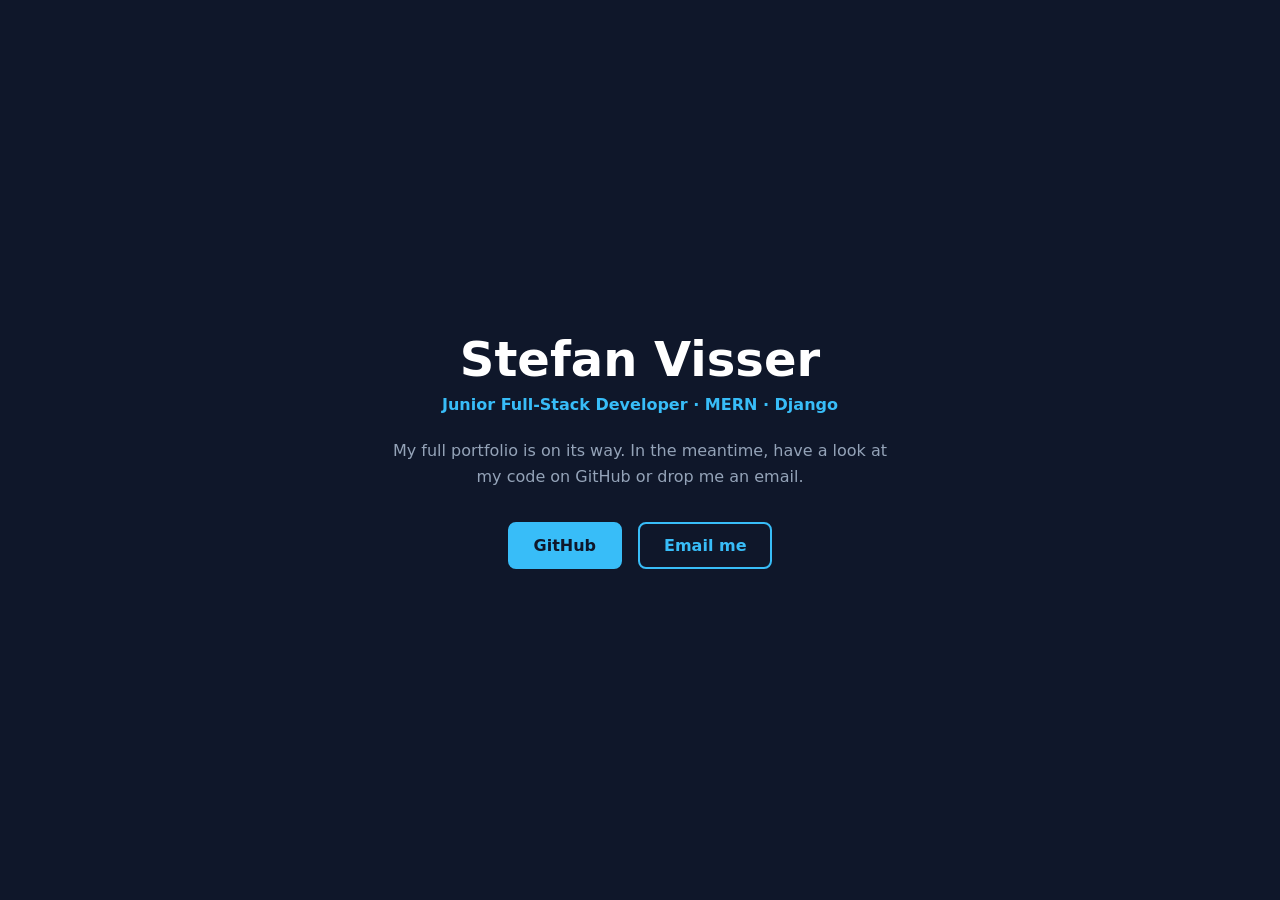
==== index.html @ 09de6e45 "Initial project structure and placeholder homepage" ====
<!DOCTYPE html>
<html lang="en">
<head>
  <meta charset="UTF-8">
  <meta name="viewport" content="width=device-width, initial-scale=1.0">
  <title>Stefan Visser | Junior Full-Stack Developer</title>
  <meta name="description" content="Portfolio of Stefan Visser, junior full-stack developer working with the MERN stack and Django.">

  <!-- Temporary inline styles: this whole file gets replaced when we build the real homepage -->
  <style>
    * {
      margin: 0;
      padding: 0;
      box-sizing: border-box;
    }

    body {
      min-height: 100vh;
      display: flex;
      align-items: center;
      justify-content: center;
      padding: 2rem;
      text-align: center;
      font-family: system-ui, -apple-system, "Segoe UI", Roboto, sans-serif;
      background: #0f172a;
      color: #e2e8f0;
    }

    .card {
      max-width: 32rem;
    }

    h1 {
      font-size: clamp(2rem, 6vw, 3rem);
      margin-bottom: 0.5rem;
      color: #ffffff;
    }

    .role {
      color: #38bdf8;
      font-weight: 600;
      margin-bottom: 1.5rem;
    }

    .intro {
      line-height: 1.6;
      margin-bottom: 2rem;
      color: #94a3b8;
    }

    .links {
      display: flex;
      gap: 1rem;
      justify-content: center;
      flex-wrap: wrap;
    }

    .links a {
      padding: 0.75rem 1.5rem;
      border-radius: 0.5rem;
      font-weight: 600;
      text-decoration: none;
      background: #38bdf8;
      color: #0f172a;
      border: 2px solid #38bdf8;
    }

    .links a.secondary {
      background: transparent;
      color: #38bdf8;
    }

    .links a:hover {
      opacity: 0.85;
    }
  </style>
</head>
<body>
  <main class="card">
    <h1>Stefan Visser</h1>
    <p class="role">Junior Full-Stack Developer · MERN · Django</p>
    <p class="intro">
      My full portfolio is on its way. In the meantime, have a look at my code
      on GitHub or drop me an email.
    </p>
    <div class="links">
      <a href="https://github.com/vstefan699-ai" target="_blank" rel="noopener noreferrer">GitHub</a>
      <a class="secondary" href="mailto:vstefan699@gmail.com">Email me</a>
    </div>
  </main>
</body>
</html>
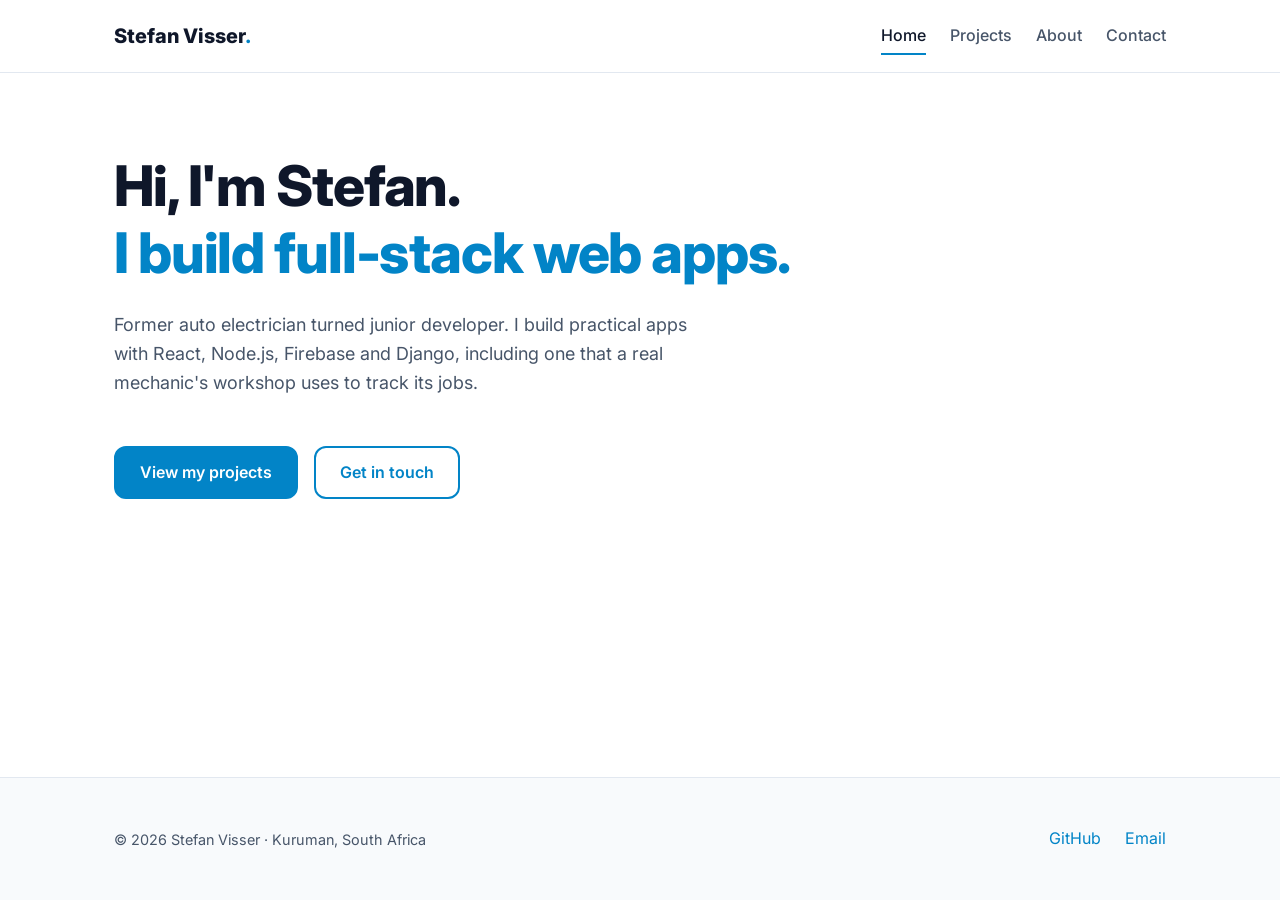
==== commit 98121581: "Add design system, shared layout and page shells" ====
--- a/index.html
+++ b/index.html
@@ -4,89 +4,69 @@
   <meta charset="UTF-8">
   <meta name="viewport" content="width=device-width, initial-scale=1.0">
   <title>Stefan Visser | Junior Full-Stack Developer</title>
-  <meta name="description" content="Portfolio of Stefan Visser, junior full-stack developer working with the MERN stack and Django.">
+  <meta name="description" content="Portfolio of Stefan Visser, junior full-stack developer building practical web apps with React, Node.js, Firebase and Django.">
 
-  <!-- Temporary inline styles: this whole file gets replaced when we build the real homepage -->
-  <style>
-    * {
-      margin: 0;
-      padding: 0;
-      box-sizing: border-box;
-    }
+  <!-- Favicon: a lightning bolt, a nod to the auto electrician days -->
+  <link rel="icon" href="data:image/svg+xml,<svg xmlns='http://www.w3.org/2000/svg' viewBox='0 0 100 100'><text y='.9em' font-size='90'>⚡</text></svg>">
 
-    body {
-      min-height: 100vh;
-      display: flex;
-      align-items: center;
-      justify-content: center;
-      padding: 2rem;
-      text-align: center;
-      font-family: system-ui, -apple-system, "Segoe UI", Roboto, sans-serif;
-      background: #0f172a;
-      color: #e2e8f0;
-    }
+  <!-- Font: Inter -->
+  <link rel="preconnect" href="https://fonts.googleapis.com">
+  <link rel="preconnect" href="https://fonts.gstatic.com" crossorigin>
+  <link href="https://fonts.googleapis.com/css2?family=Inter:wght@400;500;600;700;800&display=swap" rel="stylesheet">
 
-    .card {
-      max-width: 32rem;
-    }
-
-    h1 {
-      font-size: clamp(2rem, 6vw, 3rem);
-      margin-bottom: 0.5rem;
-      color: #ffffff;
-    }
-
-    .role {
-      color: #38bdf8;
-      font-weight: 600;
-      margin-bottom: 1.5rem;
-    }
-
-    .intro {
-      line-height: 1.6;
-      margin-bottom: 2rem;
-      color: #94a3b8;
-    }
-
-    .links {
-      display: flex;
-      gap: 1rem;
-      justify-content: center;
-      flex-wrap: wrap;
-    }
-
-    .links a {
-      padding: 0.75rem 1.5rem;
-      border-radius: 0.5rem;
-      font-weight: 600;
-      text-decoration: none;
-      background: #38bdf8;
-      color: #0f172a;
-      border: 2px solid #38bdf8;
-    }
-
-    .links a.secondary {
-      background: transparent;
-      color: #38bdf8;
-    }
-
-    .links a:hover {
-      opacity: 0.85;
-    }
-  </style>
+  <link rel="stylesheet" href="css/style.css">
+  <script src="js/main.js" defer></script>
 </head>
 <body>
-  <main class="card">
-    <h1>Stefan Visser</h1>
-    <p class="role">Junior Full-Stack Developer · MERN · Django</p>
-    <p class="intro">
-      My full portfolio is on its way. In the meantime, have a look at my code
-      on GitHub or drop me an email.
-    </p>
-    <div class="links">
-      <a href="https://github.com/vstefan699-ai" target="_blank" rel="noopener noreferrer">GitHub</a>
-      <a class="secondary" href="mailto:vstefan699@gmail.com">Email me</a>
+  <a class="skip-link" href="#main">Skip to content</a>
+
+  <!-- ========== HEADER (same on every page) ========== -->
+  <header class="site-header">
+    <nav class="nav container" aria-label="Main navigation">
+      <a class="logo" href="index.html">Stefan Visser<span>.</span></a>
+
+      <button class="nav-toggle" type="button" aria-expanded="false" aria-controls="nav-links" aria-label="Open menu">
+        <span class="nav-toggle-bar"></span>
+        <span class="nav-toggle-bar"></span>
+        <span class="nav-toggle-bar"></span>
+      </button>
+
+      <ul class="nav-links" id="nav-links">
+        <li><a href="index.html" aria-current="page">Home</a></li>
+        <li><a href="projects.html">Projects</a></li>
+        <li><a href="about.html">About</a></li>
+        <li><a href="contact.html">Contact</a></li>
+      </ul>
+    </nav>
+  </header>
+
+  <!-- ========== PAGE CONTENT ========== -->
+  <main id="main">
+    <section class="hero">
+      <div class="container">
+        <h1>Hi, I'm Stefan.<br><span class="text-accent">I build full-stack web apps.</span></h1>
+        <p>
+          Former auto electrician turned junior developer. I build practical apps with
+          React, Node.js, Firebase and Django, including one that a real mechanic's
+          workshop uses to track its jobs.
+        </p>
+        <div class="btn-group">
+          <a class="btn btn-primary" href="projects.html">View my projects</a>
+          <a class="btn btn-outline" href="contact.html">Get in touch</a>
+        </div>
+      </div>
+    </section>
+  </main>
+
+  <!-- ========== FOOTER (same on every page) ========== -->
+  <footer class="site-footer">
+    <div class="container footer-inner">
+      <p>&copy; <span id="year">2026</span> Stefan Visser · Kuruman, South Africa</p>
+      <ul class="footer-links">
+        <li><a href="https://github.com/vstefan699-ai" target="_blank" rel="noopener noreferrer">GitHub</a></li>
+        <li><a href="mailto:vstefan699@gmail.com">Email</a></li>
+      </ul>
     </div>
-  </main>
+  </footer>
 </body>
-</html>
+</html>
--- a/css/style.css
+++ b/css/style.css
@@ -0,0 +1,412 @@
+/* =========================================================
+   Stefan Visser Portfolio: Main Stylesheet
+   ---------------------------------------------------------
+   1.  Design tokens (colours, spacing, fonts)
+   2.  Dark mode
+   3.  Reset & base
+   4.  Layout
+   5.  Typography
+   6.  Buttons
+   7.  Header & navigation
+   8.  Hero & page headers
+   9.  Footer
+   10. Accessibility helpers
+   ========================================================= */
+
+
+/* ---------- 1. DESIGN TOKENS ---------- */
+:root {
+  /* Colours (light mode) */
+  --color-bg: #ffffff;
+  --color-bg-alt: #f8fafc;
+  --color-surface: #ffffff;
+  --color-text: #0f172a;
+  --color-text-muted: #475569;
+  --color-border: #e2e8f0;
+  --color-accent: #0284c7;
+  --color-accent-hover: #0369a1;
+  --color-accent-contrast: #ffffff;
+
+  /* Font */
+  --font-body: "Inter", system-ui, -apple-system, "Segoe UI", Roboto, sans-serif;
+
+  /* Spacing scale */
+  --space-xs: 0.5rem;
+  --space-sm: 1rem;
+  --space-md: 1.5rem;
+  --space-lg: 3rem;
+  --space-xl: 5rem;
+
+  /* Misc */
+  --radius: 0.75rem;
+  --shadow: 0 4px 20px rgba(15, 23, 42, 0.08);
+  --max-width: 1100px;
+  --header-height: 4.5rem;
+  --transition: 0.2s ease;
+}
+
+
+/* ---------- 2. DARK MODE ---------- */
+/* Follows the visitor's device setting automatically */
+@media (prefers-color-scheme: dark) {
+  :root {
+    --color-bg: #0f172a;
+    --color-bg-alt: #1e293b;
+    --color-surface: #1e293b;
+    --color-text: #f1f5f9;
+    --color-text-muted: #94a3b8;
+    --color-border: #334155;
+    --color-accent: #38bdf8;
+    --color-accent-hover: #7dd3fc;
+    --color-accent-contrast: #0f172a;
+    --shadow: 0 4px 20px rgba(0, 0, 0, 0.4);
+  }
+}
+
+
+/* ---------- 3. RESET & BASE ---------- */
+*,
+*::before,
+*::after {
+  box-sizing: border-box;
+  margin: 0;
+  padding: 0;
+}
+
+html {
+  scroll-behavior: smooth;
+}
+
+body {
+  font-family: var(--font-body);
+  font-size: 1rem;
+  line-height: 1.6;
+  color: var(--color-text);
+  background: var(--color-bg);
+  min-height: 100vh;
+  display: flex;
+  flex-direction: column;
+}
+
+/* Pushes the footer to the bottom on short pages */
+main {
+  flex: 1;
+}
+
+img {
+  max-width: 100%;
+  display: block;
+}
+
+a {
+  color: var(--color-accent);
+  text-decoration: none;
+  transition: color var(--transition);
+}
+
+a:hover {
+  color: var(--color-accent-hover);
+}
+
+
+/* ---------- 4. LAYOUT ---------- */
+.container {
+  width: 100%;
+  max-width: var(--max-width);
+  margin-inline: auto;
+  padding-inline: var(--space-md);
+}
+
+.section {
+  padding-block: var(--space-xl);
+}
+
+.section-alt {
+  background: var(--color-bg-alt);
+}
+
+
+/* ---------- 5. TYPOGRAPHY ---------- */
+h1,
+h2,
+h3 {
+  line-height: 1.2;
+  color: var(--color-text);
+}
+
+h1 {
+  font-size: clamp(2.25rem, 5vw, 3.5rem);
+  font-weight: 800;
+  letter-spacing: -0.02em;
+}
+
+h2 {
+  font-size: clamp(1.75rem, 3.5vw, 2.25rem);
+  font-weight: 700;
+  margin-bottom: var(--space-sm);
+}
+
+h3 {
+  font-size: 1.25rem;
+  font-weight: 600;
+}
+
+p {
+  color: var(--color-text-muted);
+}
+
+.text-accent {
+  color: var(--color-accent);
+}
+
+
+/* ---------- 6. BUTTONS ---------- */
+.btn {
+  display: inline-flex;
+  align-items: center;
+  justify-content: center;
+  gap: var(--space-xs);
+  padding: 0.75rem 1.5rem;
+  border: 2px solid var(--color-accent);
+  border-radius: var(--radius);
+  font-family: inherit;
+  font-size: 1rem;
+  font-weight: 600;
+  cursor: pointer;
+  transition: background var(--transition), color var(--transition), transform var(--transition);
+}
+
+.btn:hover {
+  transform: translateY(-2px);
+}
+
+.btn-primary {
+  background: var(--color-accent);
+  color: var(--color-accent-contrast);
+}
+
+.btn-primary:hover {
+  background: var(--color-accent-hover);
+  border-color: var(--color-accent-hover);
+  color: var(--color-accent-contrast);
+}
+
+.btn-outline {
+  background: transparent;
+  color: var(--color-accent);
+}
+
+.btn-outline:hover {
+  background: var(--color-accent);
+  color: var(--color-accent-contrast);
+}
+
+.btn-group {
+  display: flex;
+  flex-wrap: wrap;
+  gap: var(--space-sm);
+  margin-top: var(--space-lg);
+}
+
+
+/* ---------- 7. HEADER & NAVIGATION ---------- */
+.site-header {
+  position: sticky;
+  top: 0;
+  z-index: 100;
+  background: var(--color-bg);
+  border-bottom: 1px solid var(--color-border);
+}
+
+.nav {
+  display: flex;
+  align-items: center;
+  justify-content: space-between;
+  height: var(--header-height);
+}
+
+.logo {
+  font-size: 1.25rem;
+  font-weight: 800;
+  color: var(--color-text);
+}
+
+.logo:hover {
+  color: var(--color-text);
+}
+
+.logo span {
+  color: var(--color-accent);
+}
+
+.nav-links {
+  display: flex;
+  gap: var(--space-md);
+  list-style: none;
+}
+
+.nav-links a {
+  color: var(--color-text-muted);
+  font-weight: 500;
+  padding-block: var(--space-xs);
+  border-bottom: 2px solid transparent;
+}
+
+.nav-links a:hover,
+.nav-links a[aria-current="page"] {
+  color: var(--color-text);
+  border-bottom-color: var(--color-accent);
+}
+
+/* Hamburger button: hidden on desktop */
+.nav-toggle {
+  display: none;
+  background: none;
+  border: none;
+  cursor: pointer;
+  padding: var(--space-xs);
+}
+
+.nav-toggle-bar {
+  display: block;
+  width: 24px;
+  height: 2px;
+  margin: 5px 0;
+  background: var(--color-text);
+  transition: transform var(--transition), opacity var(--transition);
+}
+
+/* Mobile navigation */
+@media (max-width: 768px) {
+  .nav-toggle {
+    display: block;
+  }
+
+  .nav-links {
+    display: none;
+    position: absolute;
+    top: var(--header-height);
+    left: 0;
+    right: 0;
+    flex-direction: column;
+    gap: 0;
+    padding: var(--space-sm) var(--space-md);
+    background: var(--color-bg);
+    border-bottom: 1px solid var(--color-border);
+    box-shadow: var(--shadow);
+  }
+
+  .site-header.nav-open .nav-links {
+    display: flex;
+  }
+
+  .nav-links a {
+    display: block;
+    padding-block: var(--space-sm);
+    border-bottom: none;
+  }
+
+  .nav-links a[aria-current="page"] {
+    color: var(--color-accent);
+  }
+
+  /* Turn the three bars into an X when open */
+  .site-header.nav-open .nav-toggle-bar:nth-child(1) {
+    transform: translateY(7px) rotate(45deg);
+  }
+
+  .site-header.nav-open .nav-toggle-bar:nth-child(2) {
+    opacity: 0;
+  }
+
+  .site-header.nav-open .nav-toggle-bar:nth-child(3) {
+    transform: translateY(-7px) rotate(-45deg);
+  }
+}
+
+
+/* ---------- 8. HERO & PAGE HEADERS ---------- */
+.hero {
+  padding-block: var(--space-xl);
+}
+
+.hero p {
+  max-width: 38rem;
+  margin-top: var(--space-md);
+  font-size: 1.125rem;
+}
+
+.page-header {
+  padding-block: var(--space-xl) var(--space-lg);
+  text-align: center;
+}
+
+.page-header p {
+  max-width: 40rem;
+  margin: var(--space-sm) auto 0;
+  font-size: 1.125rem;
+}
+
+.page-header .btn-group {
+  justify-content: center;
+}
+
+
+/* ---------- 9. FOOTER ---------- */
+.site-footer {
+  padding-block: var(--space-lg);
+  background: var(--color-bg-alt);
+  border-top: 1px solid var(--color-border);
+}
+
+.footer-inner {
+  display: flex;
+  flex-wrap: wrap;
+  align-items: center;
+  justify-content: space-between;
+  gap: var(--space-sm);
+}
+
+.footer-inner p {
+  font-size: 0.9rem;
+}
+
+.footer-links {
+  display: flex;
+  gap: var(--space-md);
+  list-style: none;
+}
+
+
+/* ---------- 10. ACCESSIBILITY HELPERS ---------- */
+/* Hidden "Skip to content" link that appears when keyboard users press Tab */
+.skip-link {
+  position: absolute;
+  top: -100px;
+  left: var(--space-sm);
+  z-index: 200;
+  padding: var(--space-xs) var(--space-sm);
+  background: var(--color-accent);
+  color: var(--color-accent-contrast);
+  border-radius: var(--radius);
+}
+
+.skip-link:focus {
+  top: var(--space-sm);
+}
+
+/* Clear focus ring for keyboard users only */
+:focus-visible {
+  outline: 3px solid var(--color-accent);
+  outline-offset: 3px;
+}
+
+/* Respect visitors who turn off animations in their OS settings */
+@media (prefers-reduced-motion: reduce) {
+  *,
+  *::before,
+  *::after {
+    transition: none !important;
+    scroll-behavior: auto !important;
+  }
+}
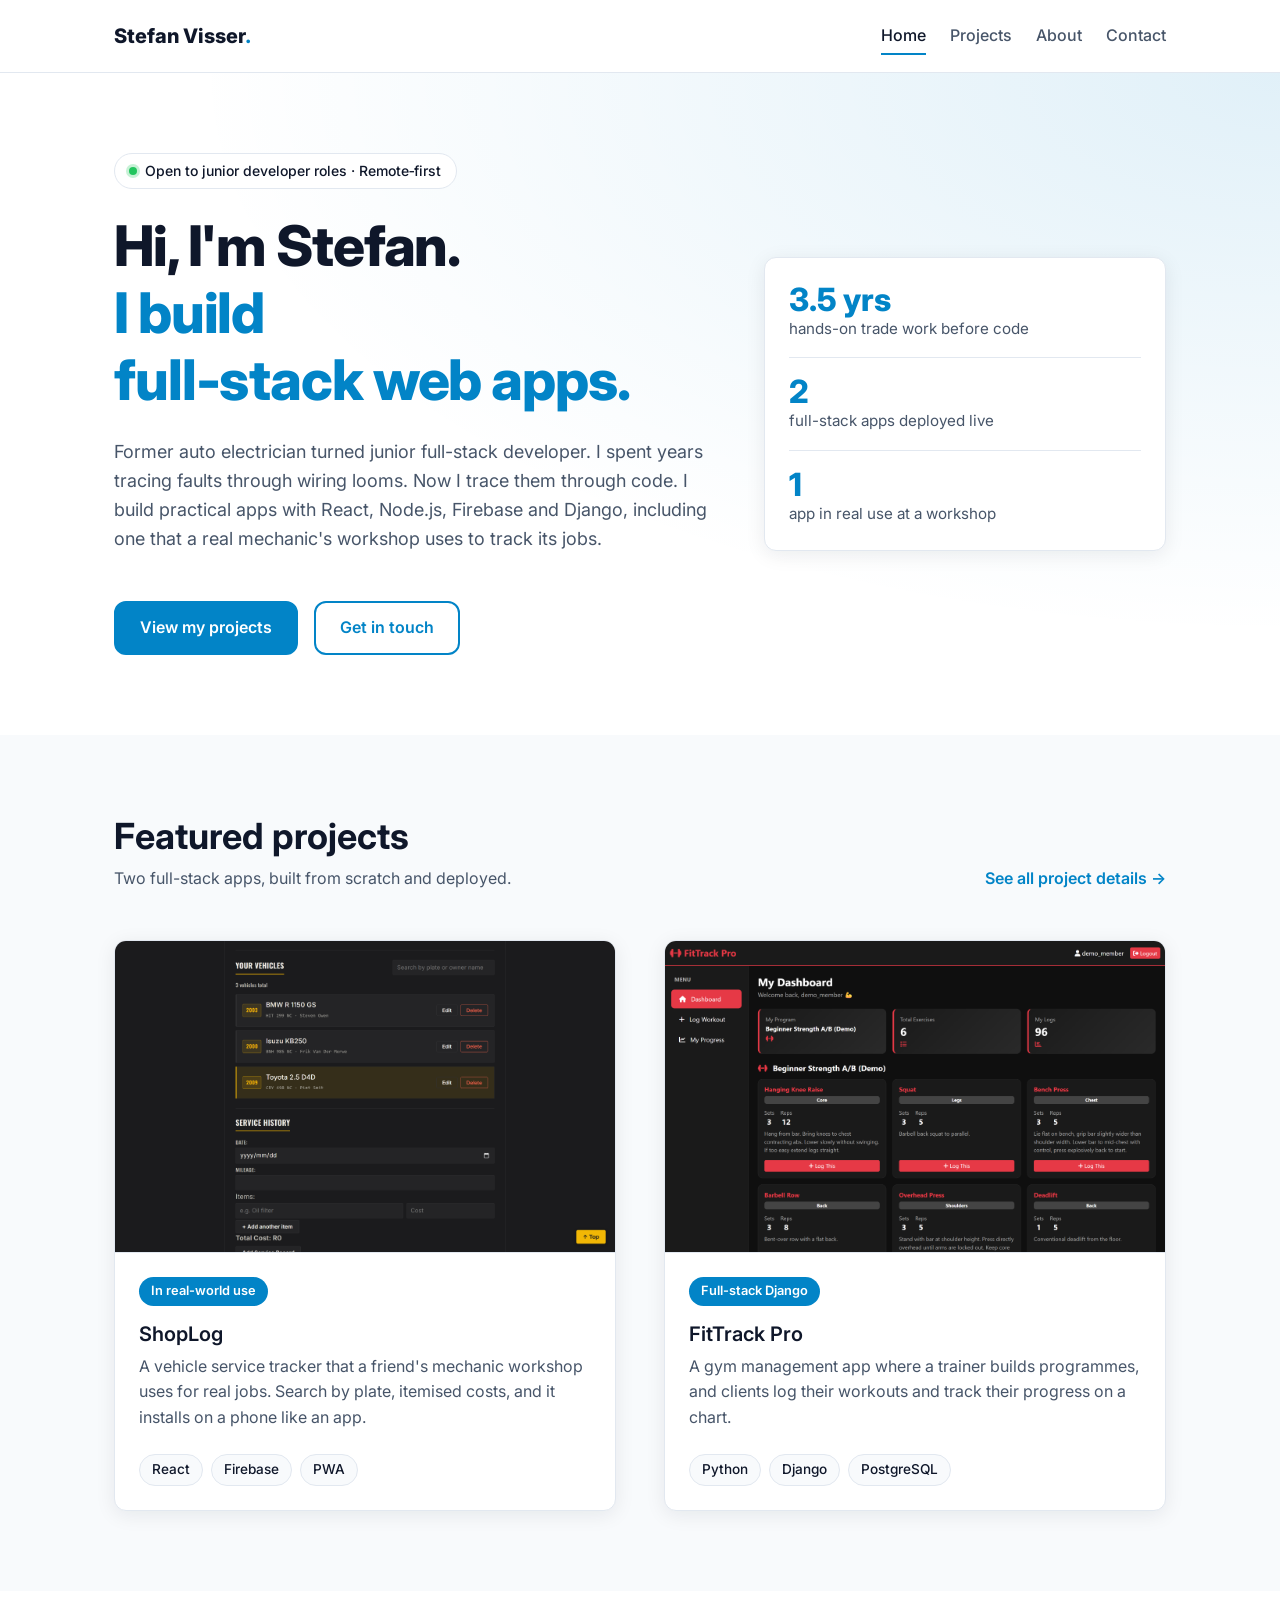
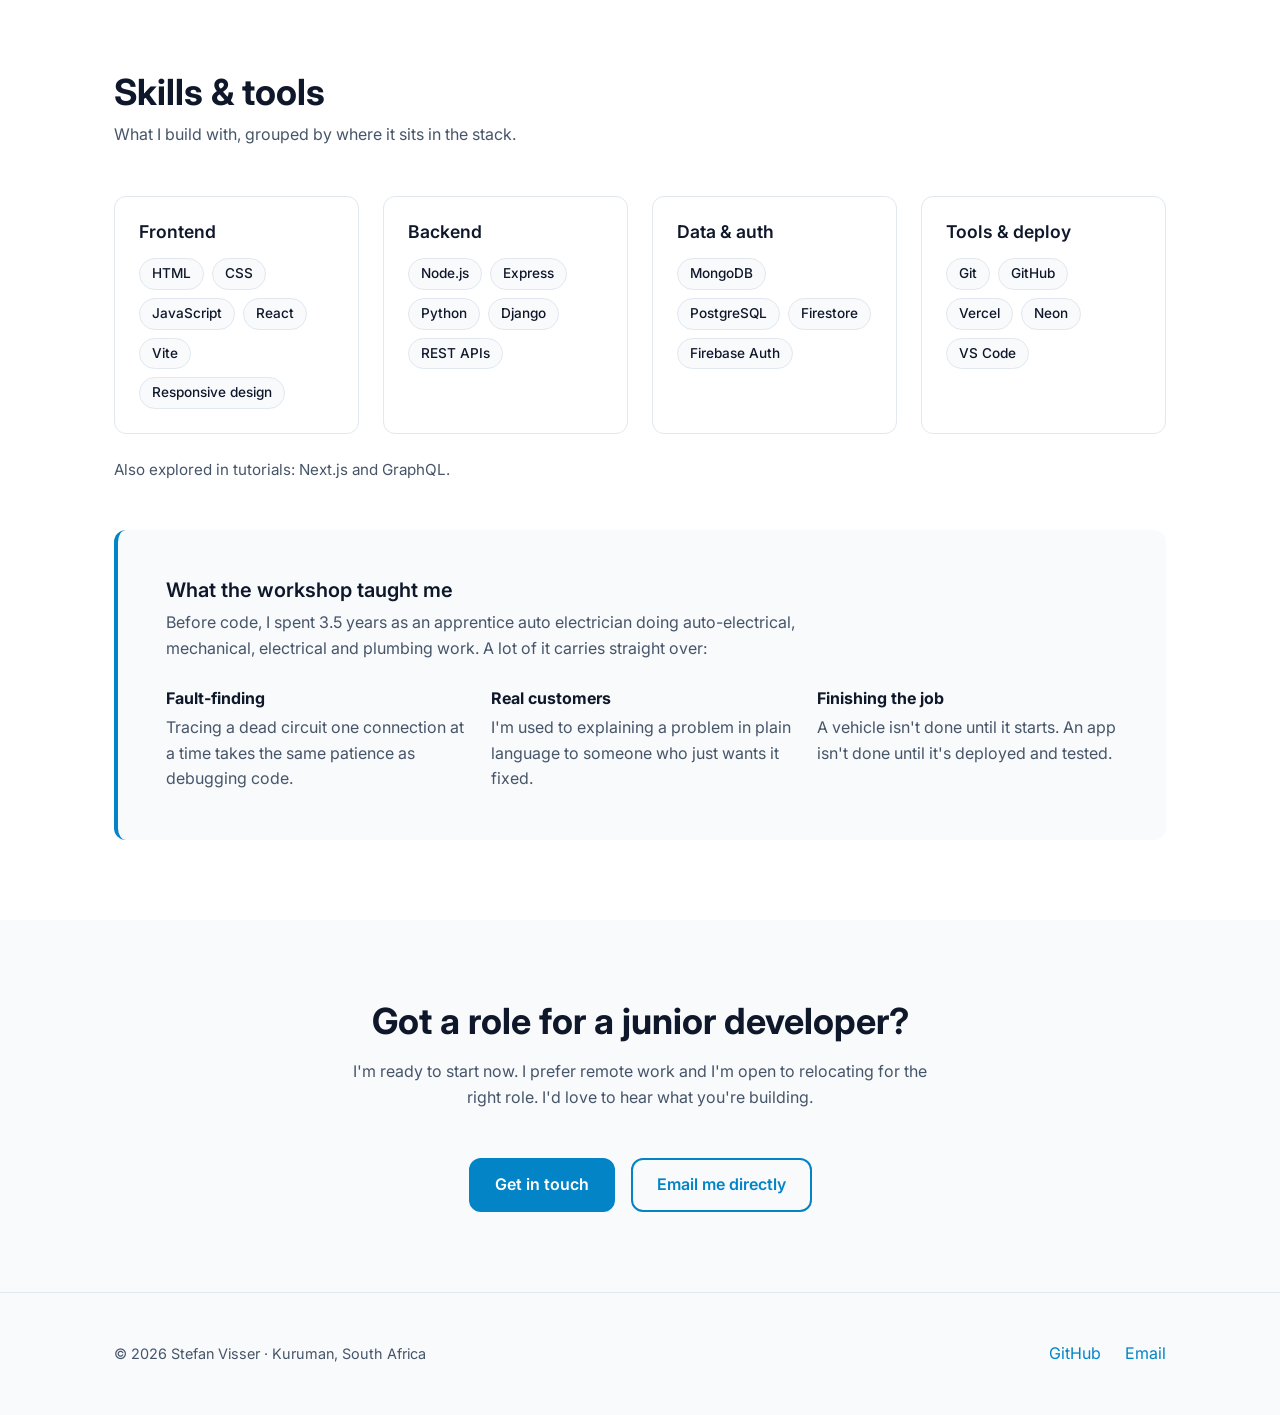
==== commit be646627: "Build Home page: hero, featured previews, skills, CTA" ====
--- a/index.html
+++ b/index.html
@@ -42,20 +42,204 @@
 
   <!-- ========== PAGE CONTENT ========== -->
   <main id="main">
+
+    <!-- ===== 1. Hero ===== -->
     <section class="hero">
+      <div class="container hero-inner">
+        <div class="hero-text">
+          <p class="eyebrow">
+            <span class="status-dot" aria-hidden="true"></span>
+            Open to junior developer roles · Remote&#8209;first
+          </p>
+
+          <h1>Hi, I'm Stefan. <span class="text-accent">I build <span class="nowrap">full-stack</span> web apps.</span></h1>
+
+          <p class="hero-lead">
+            Former auto electrician turned junior full-stack developer. I spent years
+            tracing faults through wiring looms. Now I trace them through code. I build
+            practical apps with React, Node.js, Firebase and Django, including one that a
+            real mechanic's workshop uses to track its jobs.
+          </p>
+
+          <div class="btn-group">
+            <a class="btn btn-primary" href="projects.html">View my projects</a>
+            <a class="btn btn-outline" href="contact.html">Get in touch</a>
+          </div>
+        </div>
+
+        <ul class="hero-stats" aria-label="Quick facts">
+          <li>
+            <strong>3.5 yrs</strong>
+            <span>hands-on trade work before code</span>
+          </li>
+          <li>
+            <strong>2</strong>
+            <span>full-stack apps deployed live</span>
+          </li>
+          <li>
+            <strong>1</strong>
+            <span>app in real use at a workshop</span>
+          </li>
+        </ul>
+      </div>
+    </section>
+
+    <!-- ===== 2. Featured project previews ===== -->
+    <section class="section section-alt">
       <div class="container">
-        <h1>Hi, I'm Stefan.<br><span class="text-accent">I build full-stack web apps.</span></h1>
+        <div class="section-heading">
+          <div>
+            <h2>Featured projects</h2>
+            <p>Two full-stack apps, built from scratch and deployed.</p>
+          </div>
+          <a class="text-link" href="projects.html">See all project details <span aria-hidden="true">→</span></a>
+        </div>
+
+        <div class="preview-grid">
+
+          <!-- ShopLog preview -->
+          <article class="preview-card">
+            <div class="preview-image">
+              <img src="assets/images/shoplog.png" alt="ShopLog's vehicle list with number plates, owners and a search box" width="1280" height="800" loading="lazy">
+            </div>
+            <div class="preview-body">
+              <span class="badge">In real-world use</span>
+              <h3><a href="projects.html">ShopLog</a></h3>
+              <p>
+                A vehicle service tracker that a friend's mechanic workshop uses for real
+                jobs. Search by plate, itemised costs, and it installs on a phone like an app.
+              </p>
+              <ul class="tag-list" aria-label="Technologies used">
+                <li>React</li>
+                <li>Firebase</li>
+                <li>PWA</li>
+              </ul>
+            </div>
+          </article>
+
+          <!-- FitTrack Pro preview -->
+          <article class="preview-card">
+            <div class="preview-image">
+              <img src="assets/images/fittrack.png" alt="FitTrack Pro's member dashboard showing a workout programme with sets and reps" width="1280" height="800" loading="lazy">
+            </div>
+            <div class="preview-body">
+              <span class="badge">Full-stack Django</span>
+              <h3><a href="projects.html">FitTrack Pro</a></h3>
+              <p>
+                A gym management app where a trainer builds programmes, and clients log
+                their workouts and track their progress on a chart.
+              </p>
+              <ul class="tag-list" aria-label="Technologies used">
+                <li>Python</li>
+                <li>Django</li>
+                <li>PostgreSQL</li>
+              </ul>
+            </div>
+          </article>
+
+        </div>
+      </div>
+    </section>
+
+    <!-- ===== 3. Skills ===== -->
+    <section class="section">
+      <div class="container">
+        <div class="section-heading">
+          <div>
+            <h2>Skills &amp; tools</h2>
+            <p>What I build with, grouped by where it sits in the stack.</p>
+          </div>
+        </div>
+
+        <div class="skills-grid">
+          <div class="skill-group">
+            <h3>Frontend</h3>
+            <ul class="tag-list">
+              <li>HTML</li>
+              <li>CSS</li>
+              <li>JavaScript</li>
+              <li>React</li>
+              <li>Vite</li>
+              <li>Responsive design</li>
+            </ul>
+          </div>
+
+          <div class="skill-group">
+            <h3>Backend</h3>
+            <ul class="tag-list">
+              <li>Node.js</li>
+              <li>Express</li>
+              <li>Python</li>
+              <li>Django</li>
+              <li>REST APIs</li>
+            </ul>
+          </div>
+
+          <div class="skill-group">
+            <h3>Data &amp; auth</h3>
+            <ul class="tag-list">
+              <li>MongoDB</li>
+              <li>PostgreSQL</li>
+              <li>Firestore</li>
+              <li>Firebase Auth</li>
+            </ul>
+          </div>
+
+          <div class="skill-group">
+            <h3>Tools &amp; deploy</h3>
+            <ul class="tag-list">
+              <li>Git</li>
+              <li>GitHub</li>
+              <li>Vercel</li>
+              <li>Neon</li>
+              <li>VS Code</li>
+            </ul>
+          </div>
+        </div>
+
+        <p class="skills-note">Also explored in tutorials: Next.js and GraphQL.</p>
+
+        <!-- The career-changer angle: trade skills that carry over -->
+        <div class="trade-skills">
+          <h3>What the workshop taught me</h3>
+          <p>
+            Before code, I spent 3.5 years as an apprentice auto electrician doing
+            auto-electrical, mechanical, electrical and plumbing work. A lot of it carries
+            straight over:
+          </p>
+          <ul class="trade-list">
+            <li>
+              <strong>Fault-finding</strong>
+              <span>Tracing a dead circuit one connection at a time takes the same patience as debugging code.</span>
+            </li>
+            <li>
+              <strong>Real customers</strong>
+              <span>I'm used to explaining a problem in plain language to someone who just wants it fixed.</span>
+            </li>
+            <li>
+              <strong>Finishing the job</strong>
+              <span>A vehicle isn't done until it starts. An app isn't done until it's deployed and tested.</span>
+            </li>
+          </ul>
+        </div>
+      </div>
+    </section>
+
+    <!-- ===== 4. Closing call-to-action ===== -->
+    <section class="section section-alt cta">
+      <div class="container">
+        <h2>Got a role for a junior developer?</h2>
         <p>
-          Former auto electrician turned junior developer. I build practical apps with
-          React, Node.js, Firebase and Django, including one that a real mechanic's
-          workshop uses to track its jobs.
+          I'm ready to start now. I prefer remote work and I'm open to relocating for the
+          right role. I'd love to hear what you're building.
         </p>
         <div class="btn-group">
-          <a class="btn btn-primary" href="projects.html">View my projects</a>
-          <a class="btn btn-outline" href="contact.html">Get in touch</a>
-        </div>
-      </div>
-    </section>
+          <a class="btn btn-primary" href="contact.html">Get in touch</a>
+          <a class="btn btn-outline" href="mailto:vstefan699@gmail.com">Email me directly</a>
+        </div>
+      </div>
+    </section>
+
   </main>
 
   <!-- ========== FOOTER (same on every page) ========== -->
--- a/css/style.css
+++ b/css/style.css
@@ -9,8 +9,10 @@
    6.  Buttons
    7.  Header & navigation
    8.  Hero & page headers
-   9.  Footer
-   10. Accessibility helpers
+   9.  Home page sections
+   10. Projects
+   11. Footer
+   12. Accessibility helpers
    ========================================================= */
 
 
@@ -39,6 +41,7 @@
 
   /* Misc */
   --radius: 0.75rem;
+  --radius-pill: 999px;
   --shadow: 0 4px 20px rgba(15, 23, 42, 0.08);
   --max-width: 1100px;
   --header-height: 4.5rem;
@@ -121,6 +124,11 @@
   padding-block: var(--space-xl);
 }
 
+/* Use straight after a page header so the gap isn't doubled */
+.section-tight-top {
+  padding-top: 0;
+}
+
 .section-alt {
   background: var(--color-bg-alt);
 }
@@ -132,6 +140,7 @@
 h3 {
   line-height: 1.2;
   color: var(--color-text);
+  text-wrap: balance; /* evens out line lengths so no word sits alone */
 }
 
 h1 {
@@ -157,6 +166,11 @@
 
 .text-accent {
   color: var(--color-accent);
+}
+
+/* Keeps a hyphenated word like "full-stack" on one line */
+.nowrap {
+  white-space: nowrap;
 }
 
 
@@ -328,12 +342,90 @@
 /* ---------- 8. HERO & PAGE HEADERS ---------- */
 .hero {
   padding-block: var(--space-xl);
-}
-
-.hero p {
+  /* Soft accent glow in the top-right corner */
+  background: radial-gradient(
+    ellipse at top right,
+    color-mix(in srgb, var(--color-accent) 12%, transparent),
+    transparent 60%
+  );
+}
+
+/* Text on the left, quick-facts card on the right */
+.hero-inner {
+  display: grid;
+  grid-template-columns: 3fr 2fr;
+  gap: var(--space-lg);
+  align-items: center;
+}
+
+/* Small "available" pill above the heading */
+.eyebrow {
+  display: inline-flex;
+  align-items: center;
+  gap: var(--space-xs);
+  margin-bottom: var(--space-md);
+  padding: 0.35rem 0.9rem;
+  border: 1px solid var(--color-border);
+  border-radius: var(--radius-pill);
+  background: var(--color-surface);
+  color: var(--color-text);
+  font-size: 0.875rem;
+  font-weight: 500;
+}
+
+.status-dot {
+  width: 0.5rem;
+  height: 0.5rem;
+  border-radius: 50%;
+  background: #22c55e;
+  box-shadow: 0 0 0 3px rgba(34, 197, 94, 0.25);
+}
+
+/* Put the blue line on its own row, so text-wrap: balance can even it out */
+.hero h1 .text-accent {
+  display: block;
+}
+
+.hero-lead {
   max-width: 38rem;
   margin-top: var(--space-md);
   font-size: 1.125rem;
+}
+
+/* Quick-facts card */
+.hero-stats {
+  display: grid;
+  gap: var(--space-sm);
+  padding: var(--space-md);
+  list-style: none;
+  border: 1px solid var(--color-border);
+  border-radius: var(--radius);
+  background: var(--color-surface);
+  box-shadow: var(--shadow);
+}
+
+.hero-stats li {
+  display: flex;
+  flex-direction: column;
+  padding-bottom: var(--space-sm);
+  border-bottom: 1px solid var(--color-border);
+}
+
+.hero-stats li:last-child {
+  padding-bottom: 0;
+  border-bottom: none;
+}
+
+.hero-stats strong {
+  font-size: 2rem;
+  font-weight: 800;
+  line-height: 1.1;
+  color: var(--color-accent);
+}
+
+.hero-stats span {
+  font-size: 0.95rem;
+  color: var(--color-text-muted);
 }
 
 .page-header {
@@ -352,7 +444,299 @@
 }
 
 
-/* ---------- 9. FOOTER ---------- */
+/* ---------- 9. HOME PAGE SECTIONS ---------- */
+/* Section title on the left, optional link on the right */
+.section-heading {
+  display: flex;
+  flex-wrap: wrap;
+  align-items: flex-end;
+  justify-content: space-between;
+  gap: var(--space-sm);
+  margin-bottom: var(--space-lg);
+}
+
+.section-heading h2 {
+  margin-bottom: var(--space-xs);
+}
+
+.text-link {
+  font-weight: 600;
+}
+
+/* Featured project previews */
+.preview-grid {
+  display: grid;
+  grid-template-columns: repeat(2, 1fr);
+  gap: var(--space-lg);
+}
+
+.preview-card {
+  position: relative; /* anchor for the stretched link below */
+  display: flex;
+  flex-direction: column;
+  overflow: hidden;
+  border: 1px solid var(--color-border);
+  border-radius: var(--radius);
+  background: var(--color-surface);
+  box-shadow: var(--shadow);
+  transition: transform var(--transition);
+}
+
+.preview-card:hover {
+  transform: translateY(-4px);
+}
+
+/* Show the focus ring around the whole card, not just the title */
+.preview-card:focus-within {
+  outline: 3px solid var(--color-accent);
+  outline-offset: 3px;
+}
+
+.preview-card a:focus-visible {
+  outline: none;
+}
+
+.preview-image {
+  aspect-ratio: 16 / 10;
+  overflow: hidden;
+  border-bottom: 1px solid var(--color-border);
+  background: var(--color-bg-alt);
+}
+
+.preview-image img {
+  width: 100%;
+  height: 100%;
+  object-fit: cover;
+  object-position: top;
+  transition: transform 0.4s ease;
+}
+
+.preview-card:hover .preview-image img {
+  transform: scale(1.03);
+}
+
+.preview-body {
+  display: flex;
+  flex: 1;
+  flex-direction: column;
+  padding: var(--space-md);
+}
+
+.preview-body .badge {
+  align-self: flex-start; /* stop the badge stretching full width */
+}
+
+.preview-body h3 {
+  margin-bottom: var(--space-xs);
+}
+
+.preview-body h3 a {
+  color: var(--color-text);
+}
+
+/* "Stretched link": the title's link covers the whole card */
+.preview-body h3 a::after {
+  content: "";
+  position: absolute;
+  inset: 0;
+}
+
+.preview-body .tag-list {
+  margin-top: auto; /* push tags to the bottom so both cards line up */
+  padding-top: var(--space-md);
+}
+
+/* Skills */
+.skills-grid {
+  display: grid;
+  grid-template-columns: repeat(auto-fit, minmax(15rem, 1fr));
+  gap: var(--space-md);
+}
+
+.skill-group {
+  padding: var(--space-md);
+  border: 1px solid var(--color-border);
+  border-radius: var(--radius);
+  background: var(--color-surface);
+}
+
+.skill-group h3 {
+  font-size: 1.1rem;
+}
+
+.skills-note {
+  margin-top: var(--space-md);
+  font-size: 0.95rem;
+}
+
+/* "What the workshop taught me" */
+.trade-skills {
+  margin-top: var(--space-lg);
+  padding: var(--space-lg);
+  border-left: 4px solid var(--color-accent);
+  border-radius: var(--radius);
+  background: var(--color-bg-alt);
+}
+
+.trade-skills > p {
+  max-width: 42rem;
+  margin-top: var(--space-xs);
+}
+
+.trade-list {
+  display: grid;
+  grid-template-columns: repeat(3, 1fr);
+  gap: var(--space-md);
+  margin-top: var(--space-md);
+  list-style: none;
+}
+
+.trade-list li {
+  display: flex;
+  flex-direction: column;
+  gap: 0.25rem;
+}
+
+.trade-list strong {
+  color: var(--color-text);
+}
+
+.trade-list span {
+  color: var(--color-text-muted);
+}
+
+@media (max-width: 768px) {
+  .hero-inner,
+  .preview-grid,
+  .trade-list {
+    grid-template-columns: 1fr;
+  }
+
+  .trade-skills {
+    padding: var(--space-md);
+  }
+}
+
+
+/* ---------- 10. PROJECTS ---------- */
+.project-list {
+  display: grid;
+  gap: var(--space-xl);
+}
+
+/* Each project: screenshot on one side, info on the other */
+.project-card {
+  display: grid;
+  grid-template-columns: 1fr 1fr;
+  gap: var(--space-lg);
+  align-items: center;
+}
+
+/* Every second project flips sides, creating a zig-zag rhythm */
+.project-card:nth-child(even) .project-image {
+  order: 2;
+}
+
+.project-image {
+  display: block;
+  aspect-ratio: 16 / 10;
+  overflow: hidden;
+  border: 1px solid var(--color-border);
+  border-radius: var(--radius);
+  box-shadow: var(--shadow);
+  background: var(--color-bg-alt);
+}
+
+.project-image img {
+  width: 100%;
+  height: 100%;
+  object-fit: cover;
+  object-position: top;
+  transition: transform 0.4s ease;
+}
+
+.project-image:hover img {
+  transform: scale(1.03);
+}
+
+.badge {
+  display: inline-block;
+  margin-bottom: var(--space-sm);
+  padding: 0.25rem 0.75rem;
+  border-radius: var(--radius-pill);
+  font-size: 0.8rem;
+  font-weight: 600;
+  background: var(--color-accent);
+  color: var(--color-accent-contrast);
+}
+
+.project-info h2 {
+  margin-bottom: var(--space-xs);
+}
+
+.project-highlights {
+  margin: var(--space-sm) 0;
+  padding-left: 1.25rem;
+  color: var(--color-text-muted);
+}
+
+.project-highlights li {
+  margin-bottom: 0.35rem;
+}
+
+.tag-list {
+  display: flex;
+  flex-wrap: wrap;
+  gap: var(--space-xs);
+  margin-top: var(--space-sm);
+  list-style: none;
+}
+
+.tag-list li {
+  padding: 0.25rem 0.75rem;
+  border: 1px solid var(--color-border);
+  border-radius: var(--radius-pill);
+  font-size: 0.85rem;
+  font-weight: 500;
+  background: var(--color-bg-alt);
+  color: var(--color-text);
+}
+
+.project-info .btn-group {
+  margin-top: var(--space-md);
+}
+
+/* Centred call-to-action blocks: "More class projects" + Home's closing section */
+.more-projects,
+.cta {
+  text-align: center;
+}
+
+.more-projects p,
+.cta p {
+  max-width: 36rem;
+  margin: 0 auto;
+}
+
+.more-projects .btn-group,
+.cta .btn-group {
+  justify-content: center;
+}
+
+@media (max-width: 768px) {
+  .project-card {
+    grid-template-columns: 1fr;
+    gap: var(--space-md);
+  }
+
+  /* On mobile, the screenshot always comes first */
+  .project-card:nth-child(even) .project-image {
+    order: 0;
+  }
+}
+
+
+/* ---------- 11. FOOTER ---------- */
 .site-footer {
   padding-block: var(--space-lg);
   background: var(--color-bg-alt);
@@ -378,7 +762,7 @@
 }
 
 
-/* ---------- 10. ACCESSIBILITY HELPERS ---------- */
+/* ---------- 12. ACCESSIBILITY HELPERS ---------- */
 /* Hidden "Skip to content" link that appears when keyboard users press Tab */
 .skip-link {
   position: absolute;
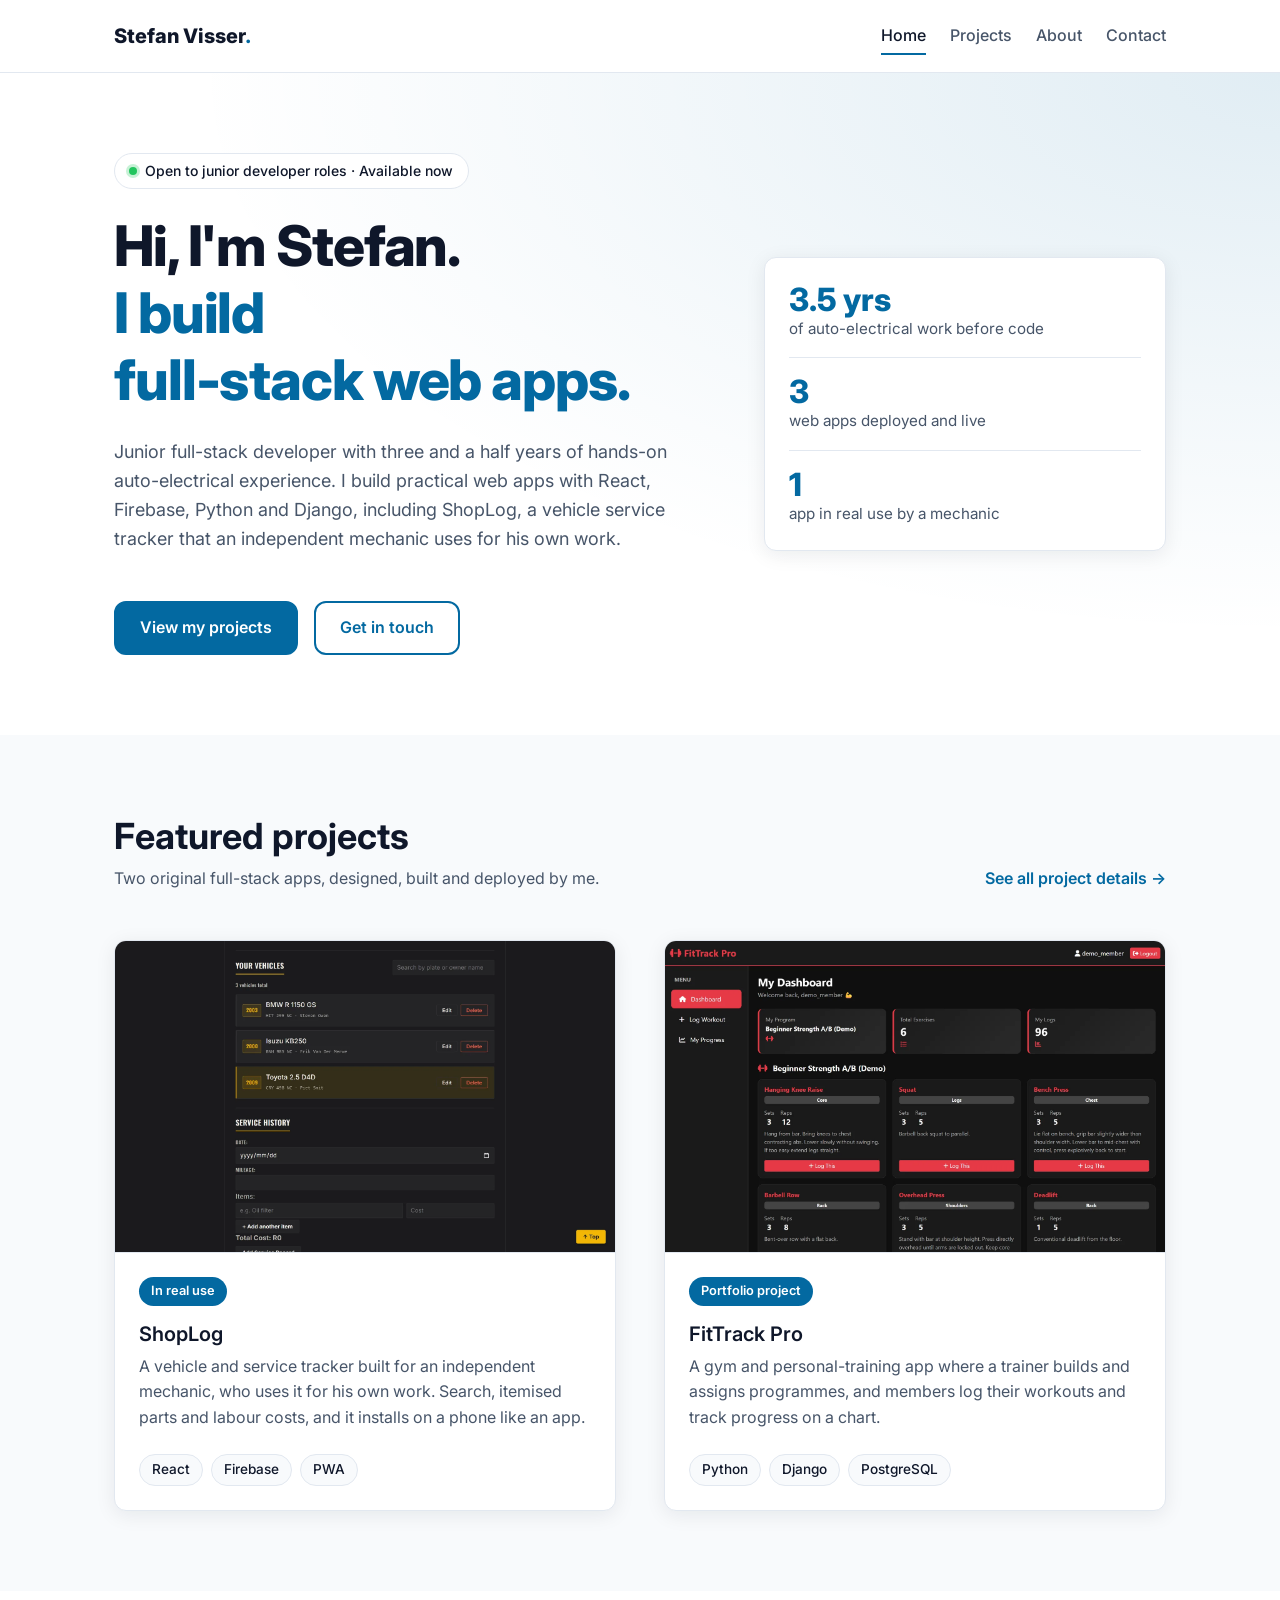
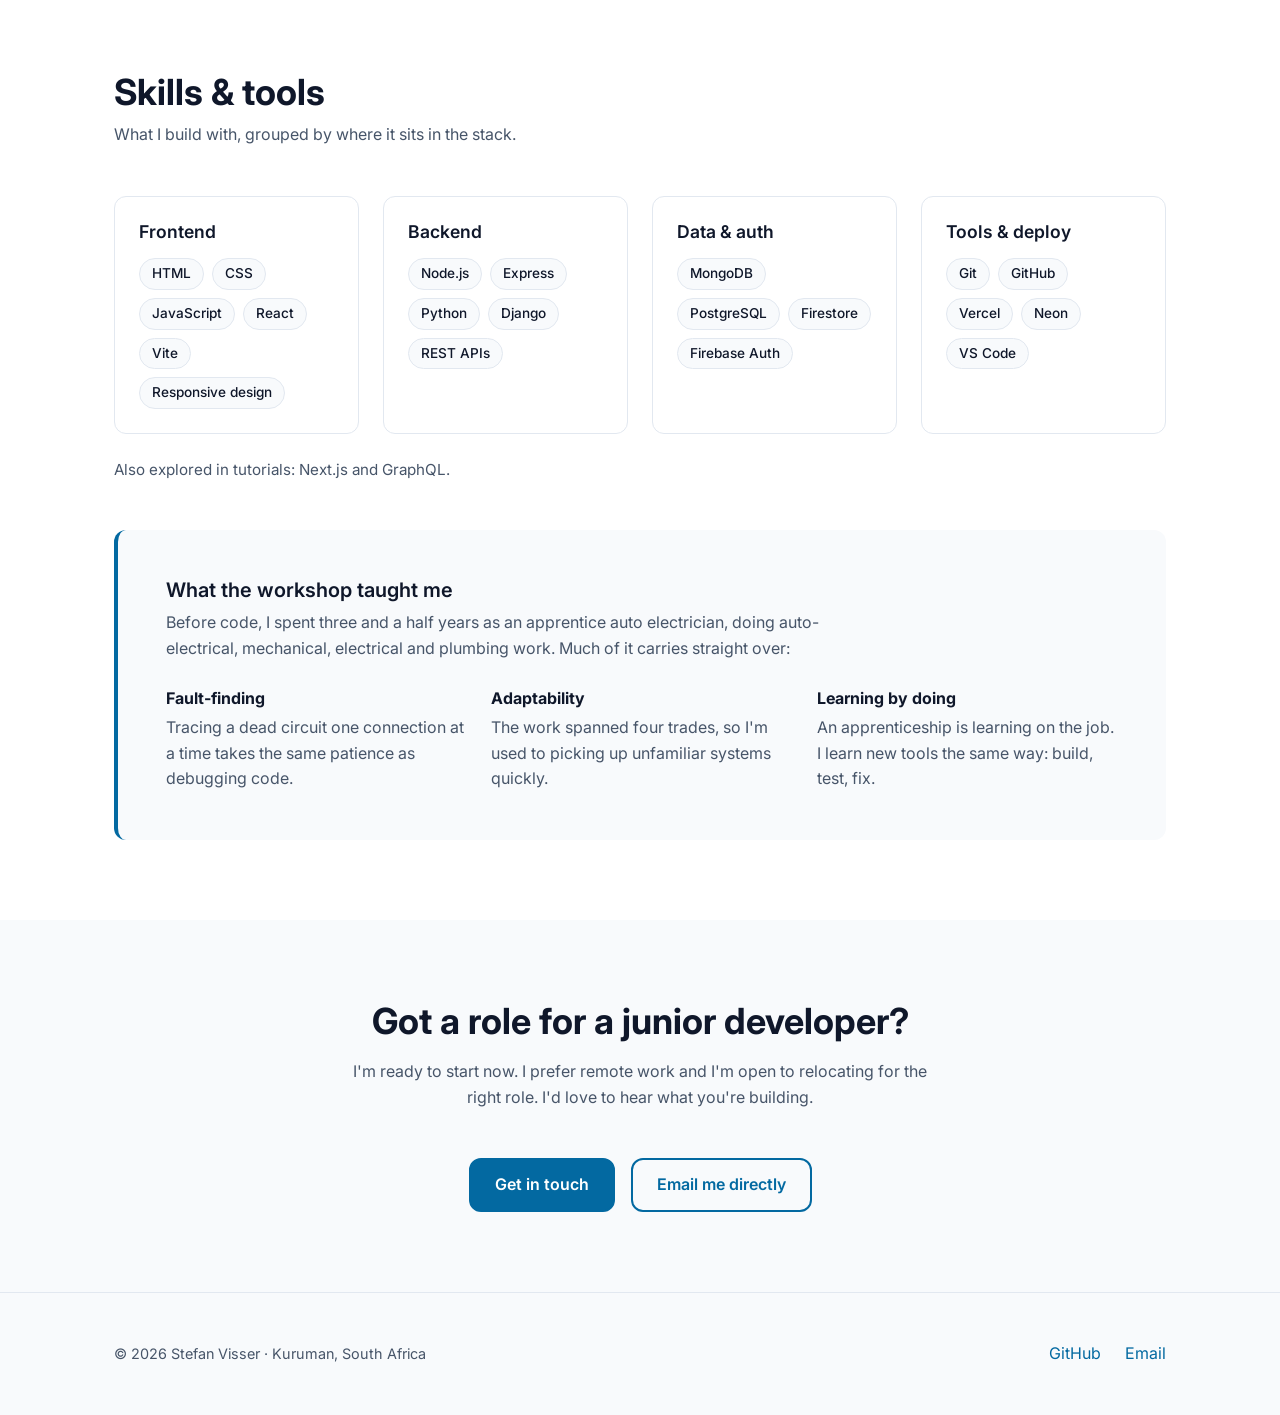
==== commit 9b393877: "Finalise portfolio for job applications" ====
--- a/index.html
+++ b/index.html
@@ -5,6 +5,18 @@
   <meta name="viewport" content="width=device-width, initial-scale=1.0">
   <title>Stefan Visser | Junior Full-Stack Developer</title>
   <meta name="description" content="Portfolio of Stefan Visser, junior full-stack developer building practical web apps with React, Node.js, Firebase and Django.">
+  <!-- Link previews (WhatsApp, LinkedIn, email, etc.) -->
+  <meta property="og:type" content="website">
+  <meta property="og:site_name" content="Stefan Visser">
+  <meta property="og:title" content="Stefan Visser | Junior Full-Stack Developer">
+  <meta property="og:description" content="Portfolio of Stefan Visser, junior full-stack developer building practical web apps with React, Node.js, Firebase and Django.">
+  <meta property="og:url" content="https://stefan-visser-portfolio.vercel.app/">
+  <meta property="og:image" content="https://stefan-visser-portfolio.vercel.app/assets/images/og-image.jpg">
+  <meta property="og:image:width" content="1200">
+  <meta property="og:image:height" content="630">
+  <meta property="og:image:alt" content="Stefan Visser, junior full-stack developer, with a screenshot of ShopLog">
+  <meta name="twitter:card" content="summary_large_image">
+  <link rel="canonical" href="https://stefan-visser-portfolio.vercel.app/">
 
   <!-- Favicon: a lightning bolt, a nod to the auto electrician days -->
   <link rel="icon" href="data:image/svg+xml,<svg xmlns='http://www.w3.org/2000/svg' viewBox='0 0 100 100'><text y='.9em' font-size='90'>⚡</text></svg>">
@@ -49,16 +61,16 @@
         <div class="hero-text">
           <p class="eyebrow">
             <span class="status-dot" aria-hidden="true"></span>
-            Open to junior developer roles · Remote&#8209;first
+            Open to junior developer roles · Available now
           </p>
 
           <h1>Hi, I'm Stefan. <span class="text-accent">I build <span class="nowrap">full-stack</span> web apps.</span></h1>
 
           <p class="hero-lead">
-            Former auto electrician turned junior full-stack developer. I spent years
-            tracing faults through wiring looms. Now I trace them through code. I build
-            practical apps with React, Node.js, Firebase and Django, including one that a
-            real mechanic's workshop uses to track its jobs.
+            Junior full-stack developer with three and a half years of hands-on
+            auto-electrical experience. I build practical web apps with React, Firebase,
+            Python and Django, including ShopLog, a vehicle service tracker that an
+            independent mechanic uses for his own work.
           </p>
 
           <div class="btn-group">
@@ -70,15 +82,15 @@
         <ul class="hero-stats" aria-label="Quick facts">
           <li>
             <strong>3.5 yrs</strong>
-            <span>hands-on trade work before code</span>
+            <span>of auto-electrical work before code</span>
           </li>
           <li>
-            <strong>2</strong>
-            <span>full-stack apps deployed live</span>
+            <strong>3</strong>
+            <span>web apps deployed and live</span>
           </li>
           <li>
             <strong>1</strong>
-            <span>app in real use at a workshop</span>
+            <span>app in real use by a mechanic</span>
           </li>
         </ul>
       </div>
@@ -90,7 +102,7 @@
         <div class="section-heading">
           <div>
             <h2>Featured projects</h2>
-            <p>Two full-stack apps, built from scratch and deployed.</p>
+            <p>Two original full-stack apps, designed, built and deployed by me.</p>
           </div>
           <a class="text-link" href="projects.html">See all project details <span aria-hidden="true">→</span></a>
         </div>
@@ -100,14 +112,15 @@
           <!-- ShopLog preview -->
           <article class="preview-card">
             <div class="preview-image">
-              <img src="assets/images/shoplog.png" alt="ShopLog's vehicle list with number plates, owners and a search box" width="1280" height="800" loading="lazy">
+              <img src="assets/images/shoplog.webp" alt="ShopLog's vehicle list with number plates, owners and a search box" width="1600" height="1000" loading="lazy">
             </div>
             <div class="preview-body">
-              <span class="badge">In real-world use</span>
+              <span class="badge">In real use</span>
               <h3><a href="projects.html">ShopLog</a></h3>
               <p>
-                A vehicle service tracker that a friend's mechanic workshop uses for real
-                jobs. Search by plate, itemised costs, and it installs on a phone like an app.
+                A vehicle and service tracker built for an independent mechanic, who uses it
+                for his own work. Search, itemised parts and labour costs, and it installs on
+                a phone like an app.
               </p>
               <ul class="tag-list" aria-label="Technologies used">
                 <li>React</li>
@@ -120,14 +133,14 @@
           <!-- FitTrack Pro preview -->
           <article class="preview-card">
             <div class="preview-image">
-              <img src="assets/images/fittrack.png" alt="FitTrack Pro's member dashboard showing a workout programme with sets and reps" width="1280" height="800" loading="lazy">
+              <img src="assets/images/fittrack.webp" alt="FitTrack Pro's member dashboard showing a workout programme with sets and reps" width="1600" height="1000" loading="lazy">
             </div>
             <div class="preview-body">
-              <span class="badge">Full-stack Django</span>
+              <span class="badge">Portfolio project</span>
               <h3><a href="projects.html">FitTrack Pro</a></h3>
               <p>
-                A gym management app where a trainer builds programmes, and clients log
-                their workouts and track their progress on a chart.
+                A gym and personal-training app where a trainer builds and assigns
+                programmes, and members log their workouts and track progress on a chart.
               </p>
               <ul class="tag-list" aria-label="Technologies used">
                 <li>Python</li>
@@ -203,9 +216,9 @@
         <div class="trade-skills">
           <h3>What the workshop taught me</h3>
           <p>
-            Before code, I spent 3.5 years as an apprentice auto electrician doing
-            auto-electrical, mechanical, electrical and plumbing work. A lot of it carries
-            straight over:
+            Before code, I spent three and a half years as an apprentice auto electrician,
+            doing auto-electrical, mechanical, electrical and plumbing work. Much of it
+            carries straight over:
           </p>
           <ul class="trade-list">
             <li>
@@ -213,12 +226,12 @@
               <span>Tracing a dead circuit one connection at a time takes the same patience as debugging code.</span>
             </li>
             <li>
-              <strong>Real customers</strong>
-              <span>I'm used to explaining a problem in plain language to someone who just wants it fixed.</span>
+              <strong>Adaptability</strong>
+              <span>The work spanned four trades, so I'm used to picking up unfamiliar systems quickly.</span>
             </li>
             <li>
-              <strong>Finishing the job</strong>
-              <span>A vehicle isn't done until it starts. An app isn't done until it's deployed and tested.</span>
+              <strong>Learning by doing</strong>
+              <span>An apprenticeship is learning on the job. I learn new tools the same way: build, test, fix.</span>
             </li>
           </ul>
         </div>
--- a/css/style.css
+++ b/css/style.css
@@ -11,8 +11,10 @@
    8.  Hero & page headers
    9.  Home page sections
    10. Projects
-   11. Footer
-   12. Accessibility helpers
+   11. Contact page
+   12. About page
+   13. Footer
+   14. Accessibility helpers
    ========================================================= */
 
 
@@ -25,8 +27,8 @@
   --color-text: #0f172a;
   --color-text-muted: #475569;
   --color-border: #e2e8f0;
-  --color-accent: #0284c7;
-  --color-accent-hover: #0369a1;
+  --color-accent: #0369a1;       /* sky-700: passes WCAG AA contrast on white */
+  --color-accent-hover: #075985;
   --color-accent-contrast: #ffffff;
 
   /* Font */
@@ -111,6 +113,12 @@
   color: var(--color-accent-hover);
 }
 
+/* Links inside running text are underlined, so they don't rely on colour alone */
+p a {
+  text-decoration: underline;
+  text-underline-offset: 3px;
+}
+
 
 /* ---------- 4. LAYOUT ---------- */
 .container {
@@ -706,21 +714,56 @@
   margin-top: var(--space-md);
 }
 
-/* Centred call-to-action blocks: "More class projects" + Home's closing section */
-.more-projects,
+/* Centred call-to-action block: closing sections on Home and About */
 .cta {
   text-align: center;
 }
 
-.more-projects p,
 .cta p {
   max-width: 36rem;
   margin: 0 auto;
 }
 
-.more-projects .btn-group,
 .cta .btn-group {
   justify-content: center;
+}
+
+/* Tutorial-based project: one wide card, intro on the left, my additions on the right */
+.extension-card {
+  display: grid;
+  grid-template-columns: 1fr 1fr;
+  gap: var(--space-lg);
+  padding: var(--space-lg);
+  border: 1px solid var(--color-border);
+  border-radius: var(--radius);
+  background: var(--color-surface);
+  box-shadow: var(--shadow);
+}
+
+.extension-intro h3 {
+  font-size: 1.5rem;
+  margin-bottom: var(--space-xs);
+}
+
+.extension-intro .btn-group {
+  margin-top: var(--space-md);
+}
+
+.extension-work h4 {
+  font-size: 1rem;
+  color: var(--color-text);
+}
+
+.extension-note {
+  font-size: 0.9rem;
+  font-style: italic;
+}
+
+/* Neutral badge, so the tutorial project doesn't look like an original one */
+.badge-muted {
+  background: var(--color-bg-alt);
+  color: var(--color-text);
+  border: 1px solid var(--color-border);
 }
 
 @media (max-width: 768px) {
@@ -733,10 +776,192 @@
   .project-card:nth-child(even) .project-image {
     order: 0;
   }
-}
-
-
-/* ---------- 11. FOOTER ---------- */
+
+  .extension-card {
+    grid-template-columns: 1fr;
+    gap: var(--space-md);
+    padding: var(--space-md);
+  }
+}
+
+
+/* ---------- 11. CONTACT PAGE ---------- */
+.page-header .eyebrow {
+  margin: 0 0 var(--space-sm);
+  font-size: 0.875rem; /* match the Home page pill, not the larger header paragraph */
+}
+
+.contact-grid {
+  display: grid;
+  grid-template-columns: repeat(auto-fit, minmax(16rem, 1fr));
+  gap: var(--space-md);
+}
+
+.contact-card {
+  display: flex;
+  flex-direction: column;
+  gap: 0.25rem;
+  padding: var(--space-md);
+  border: 1px solid var(--color-border);
+  border-radius: var(--radius);
+  background: var(--color-surface);
+  box-shadow: var(--shadow);
+  transition: transform var(--transition), border-color var(--transition);
+}
+
+a.contact-card:hover {
+  transform: translateY(-3px);
+  border-color: var(--color-accent);
+}
+
+.contact-label {
+  font-size: 0.8rem;
+  font-weight: 600;
+  text-transform: uppercase;
+  letter-spacing: 0.05em;
+  color: var(--color-text-muted);
+}
+
+.contact-value {
+  font-size: 1.1rem;
+  font-weight: 600;
+  color: var(--color-text);
+  overflow-wrap: anywhere; /* long email/URL never overflows on small phones */
+}
+
+a.contact-card .contact-value {
+  color: var(--color-accent);
+}
+
+.contact-hint {
+  font-size: 0.9rem;
+  color: var(--color-text-muted);
+}
+
+
+/* ---------- 12. ABOUT PAGE ---------- */
+/* Story on the left, quick-facts card on the right */
+.about-grid {
+  display: grid;
+  grid-template-columns: 3fr 2fr;
+  gap: var(--space-lg);
+  align-items: start;
+}
+
+.about-story p + p {
+  margin-top: var(--space-sm);
+}
+
+/* Quick-facts card: stays in view while you read the story */
+.facts-card {
+  position: sticky;
+  top: calc(var(--header-height) + var(--space-md));
+  padding: var(--space-md);
+  border: 1px solid var(--color-border);
+  border-radius: var(--radius);
+  background: var(--color-surface);
+  box-shadow: var(--shadow);
+}
+
+.facts-title {
+  font-size: 1.25rem;
+  margin-bottom: var(--space-sm);
+}
+
+.facts-card dl div {
+  padding-block: var(--space-xs);
+  border-bottom: 1px solid var(--color-border);
+}
+
+.facts-card dl div:last-child {
+  border-bottom: none;
+}
+
+.facts-card dt {
+  font-size: 0.8rem;
+  font-weight: 600;
+  text-transform: uppercase;
+  letter-spacing: 0.05em;
+  color: var(--color-text-muted);
+}
+
+.facts-card dd {
+  font-weight: 500;
+  color: var(--color-text);
+}
+
+/* Timeline: a vertical line with a dot for each item */
+.timeline {
+  position: relative;
+  max-width: 44rem;
+  list-style: none;
+  padding-left: var(--space-lg);
+}
+
+/* The vertical line */
+.timeline::before {
+  content: "";
+  position: absolute;
+  top: 0.5rem;
+  bottom: 0.5rem;
+  left: 0.6rem;
+  width: 2px;
+  background: var(--color-border);
+}
+
+.timeline-item {
+  position: relative;
+}
+
+.timeline-item + .timeline-item {
+  margin-top: var(--space-lg);
+}
+
+/* The dot on the line */
+.timeline-item::before {
+  content: "";
+  position: absolute;
+  top: 0.35rem;
+  left: calc(-1 * var(--space-lg) + 0.25rem);
+  width: 0.9rem;
+  height: 0.9rem;
+  border: 3px solid var(--color-accent);
+  border-radius: 50%;
+  background: var(--color-bg-alt);
+}
+
+.timeline-date {
+  font-size: 0.875rem;
+  font-weight: 600;
+  color: var(--color-accent);
+}
+
+.timeline-item h3 {
+  margin-top: 0.15rem;
+}
+
+.timeline-place {
+  font-weight: 500;
+  color: var(--color-text);
+}
+
+.timeline-place + p {
+  margin-top: var(--space-xs);
+}
+
+@media (max-width: 768px) {
+  .about-grid {
+    grid-template-columns: 1fr;
+  }
+
+  /* No sticky card on phones: it would cover the text */
+  .facts-card {
+    position: static;
+  }
+}
+
+
+/* ---------- 13. FOOTER ---------- */
 .site-footer {
   padding-block: var(--space-lg);
   background: var(--color-bg-alt);
@@ -762,7 +987,7 @@
 }
 
 
-/* ---------- 12. ACCESSIBILITY HELPERS ---------- */
+/* ---------- 14. ACCESSIBILITY HELPERS ---------- */
 /* Hidden "Skip to content" link that appears when keyboard users press Tab */
 .skip-link {
   position: absolute;
@@ -779,6 +1004,19 @@
   top: var(--space-sm);
 }
 
+/* Text for screen readers only (e.g. "opens in a new tab") */
+.visually-hidden {
+  position: absolute;
+  width: 1px;
+  height: 1px;
+  padding: 0;
+  margin: -1px;
+  overflow: hidden;
+  clip: rect(0, 0, 0, 0);
+  white-space: nowrap;
+  border: 0;
+}
+
 /* Clear focus ring for keyboard users only */
 :focus-visible {
   outline: 3px solid var(--color-accent);
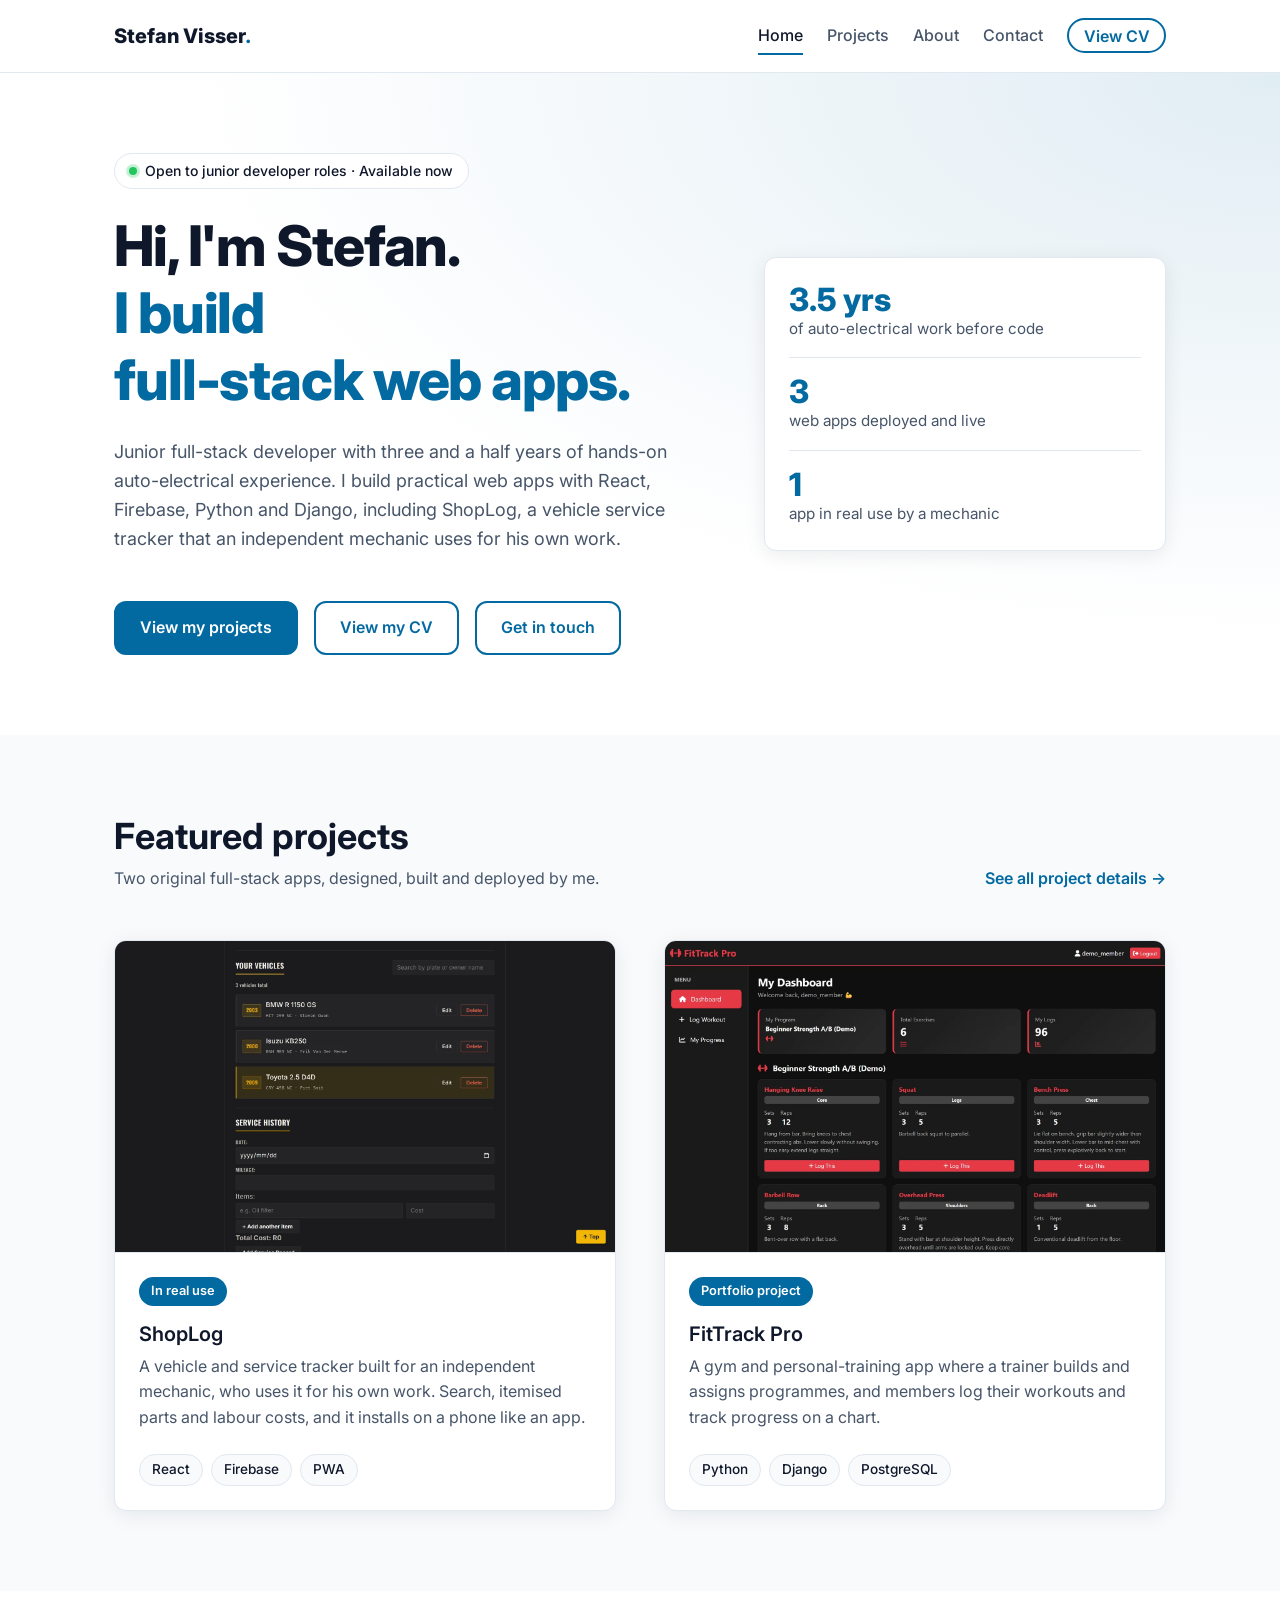
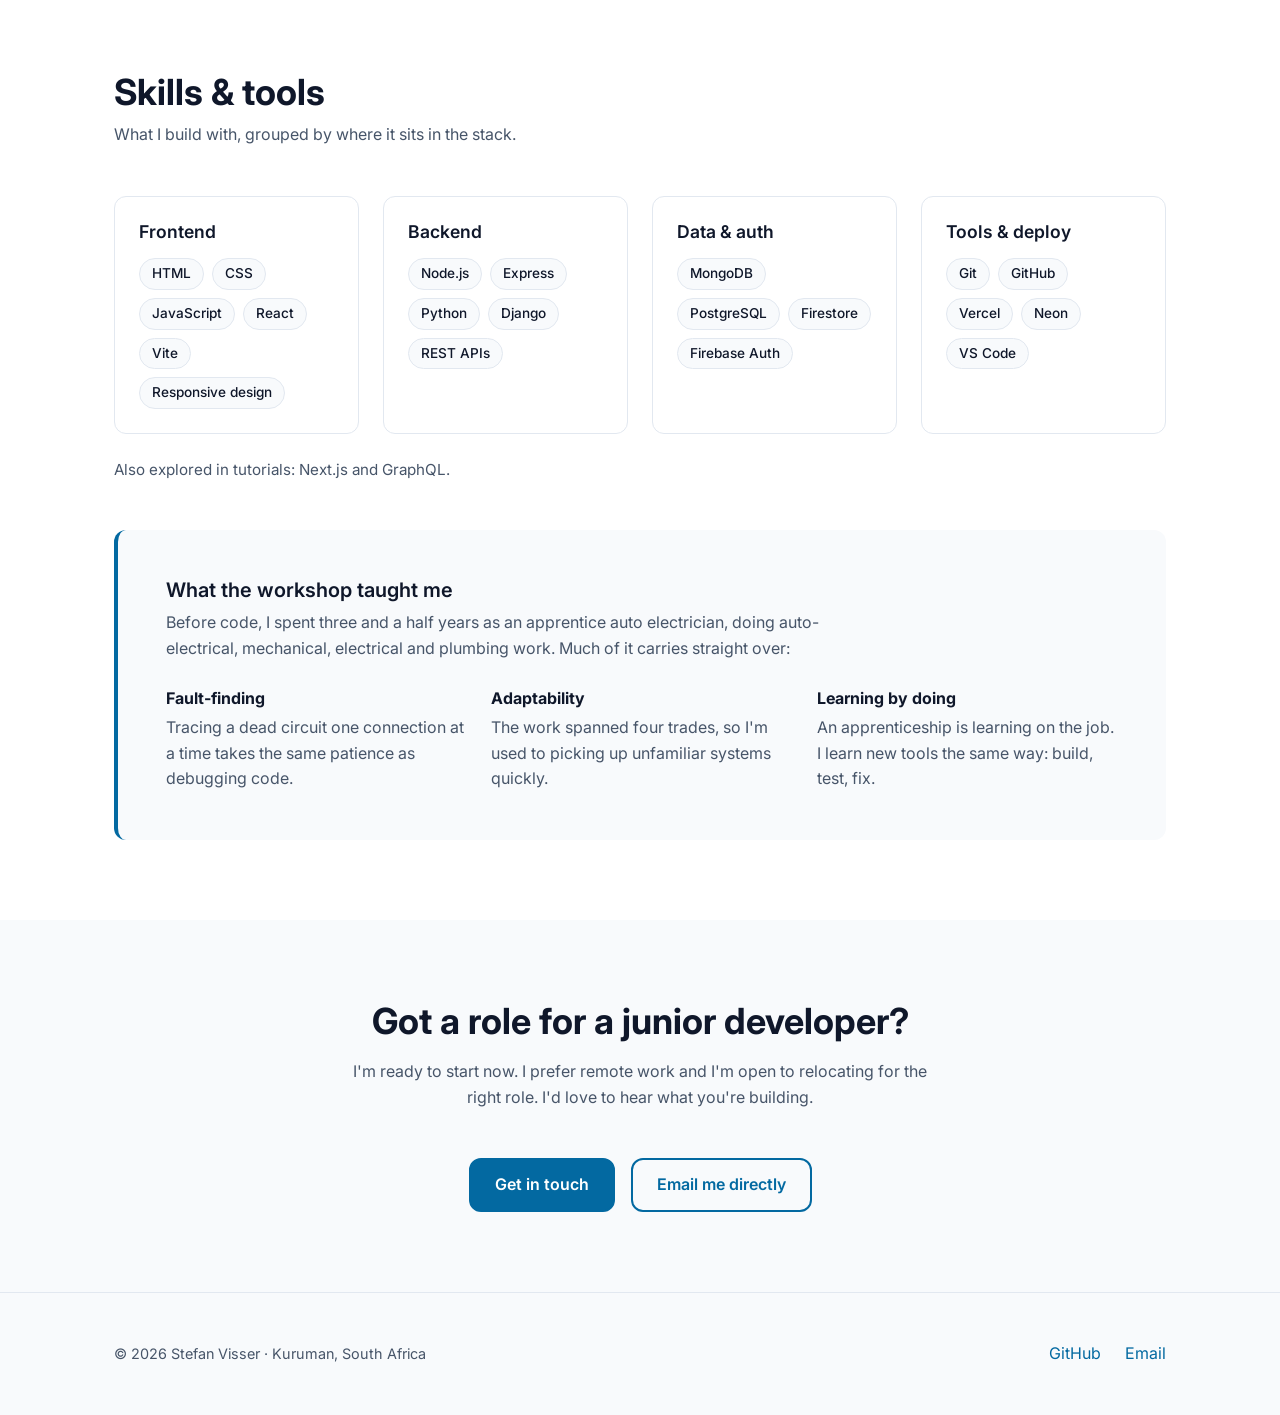
==== commit 5d784e89: "Add View CV links and Code College certificates" ====
--- a/index.html
+++ b/index.html
@@ -48,6 +48,7 @@
         <li><a href="projects.html">Projects</a></li>
         <li><a href="about.html">About</a></li>
         <li><a href="contact.html">Contact</a></li>
+        <li><a class="nav-cv" href="assets/docs/Stefan_Visser_CV.pdf" target="_blank" rel="noopener">View CV<span class="visually-hidden"> (PDF, opens in a new tab)</span></a></li>
       </ul>
     </nav>
   </header>
@@ -75,6 +76,7 @@
 
           <div class="btn-group">
             <a class="btn btn-primary" href="projects.html">View my projects</a>
+            <a class="btn btn-outline" href="assets/docs/Stefan_Visser_CV.pdf" target="_blank" rel="noopener">View my CV<span class="visually-hidden"> (PDF, opens in a new tab)</span></a>
             <a class="btn btn-outline" href="contact.html">Get in touch</a>
           </div>
         </div>
--- a/css/style.css
+++ b/css/style.css
@@ -280,6 +280,21 @@
   border-bottom-color: var(--color-accent);
 }
 
+/* "View CV" link: an outlined pill so it stands out from the page links */
+.nav-links a.nav-cv {
+  padding: 0.35rem 0.9rem;
+  border: 2px solid var(--color-accent);
+  border-radius: var(--radius-pill);
+  color: var(--color-accent);
+  font-weight: 600;
+}
+
+.nav-links a.nav-cv:hover {
+  background: var(--color-accent);
+  color: var(--color-accent-contrast);
+  border-bottom-color: var(--color-accent);
+}
+
 /* Hamburger button: hidden on desktop */
 .nav-toggle {
   display: none;
@@ -332,6 +347,14 @@
     color: var(--color-accent);
   }
 
+  /* In the phone menu the CV link sits on its own line, still outlined */
+  .nav-links a.nav-cv {
+    display: inline-block;
+    margin-top: var(--space-xs);
+    padding: 0.5rem 1rem;
+    border: 2px solid var(--color-accent);
+  }
+
   /* Turn the three bars into an X when open */
   .site-header.nav-open .nav-toggle-bar:nth-child(1) {
     transform: translateY(7px) rotate(45deg);
@@ -791,10 +814,19 @@
   font-size: 0.875rem; /* match the Home page pill, not the larger header paragraph */
 }
 
+/* Four cards: a tidy 2x2 grid on wider screens, one column on phones */
 .contact-grid {
   display: grid;
-  grid-template-columns: repeat(auto-fit, minmax(16rem, 1fr));
+  grid-template-columns: repeat(2, 1fr);
   gap: var(--space-md);
+  max-width: 52rem;
+  margin-inline: auto;
+}
+
+@media (max-width: 640px) {
+  .contact-grid {
+    grid-template-columns: 1fr;
+  }
 }
 
 .contact-card {
@@ -850,6 +882,19 @@
 
 .about-story p + p {
   margin-top: var(--space-sm);
+}
+
+/* Certificate badges under the story */
+.certificates {
+  margin-top: var(--space-md);
+}
+
+.certificates h3 {
+  font-size: 1rem;
+}
+
+.certificates .tag-list {
+  margin-top: var(--space-xs);
 }
 
 /* Quick-facts card: stays in view while you read the story */
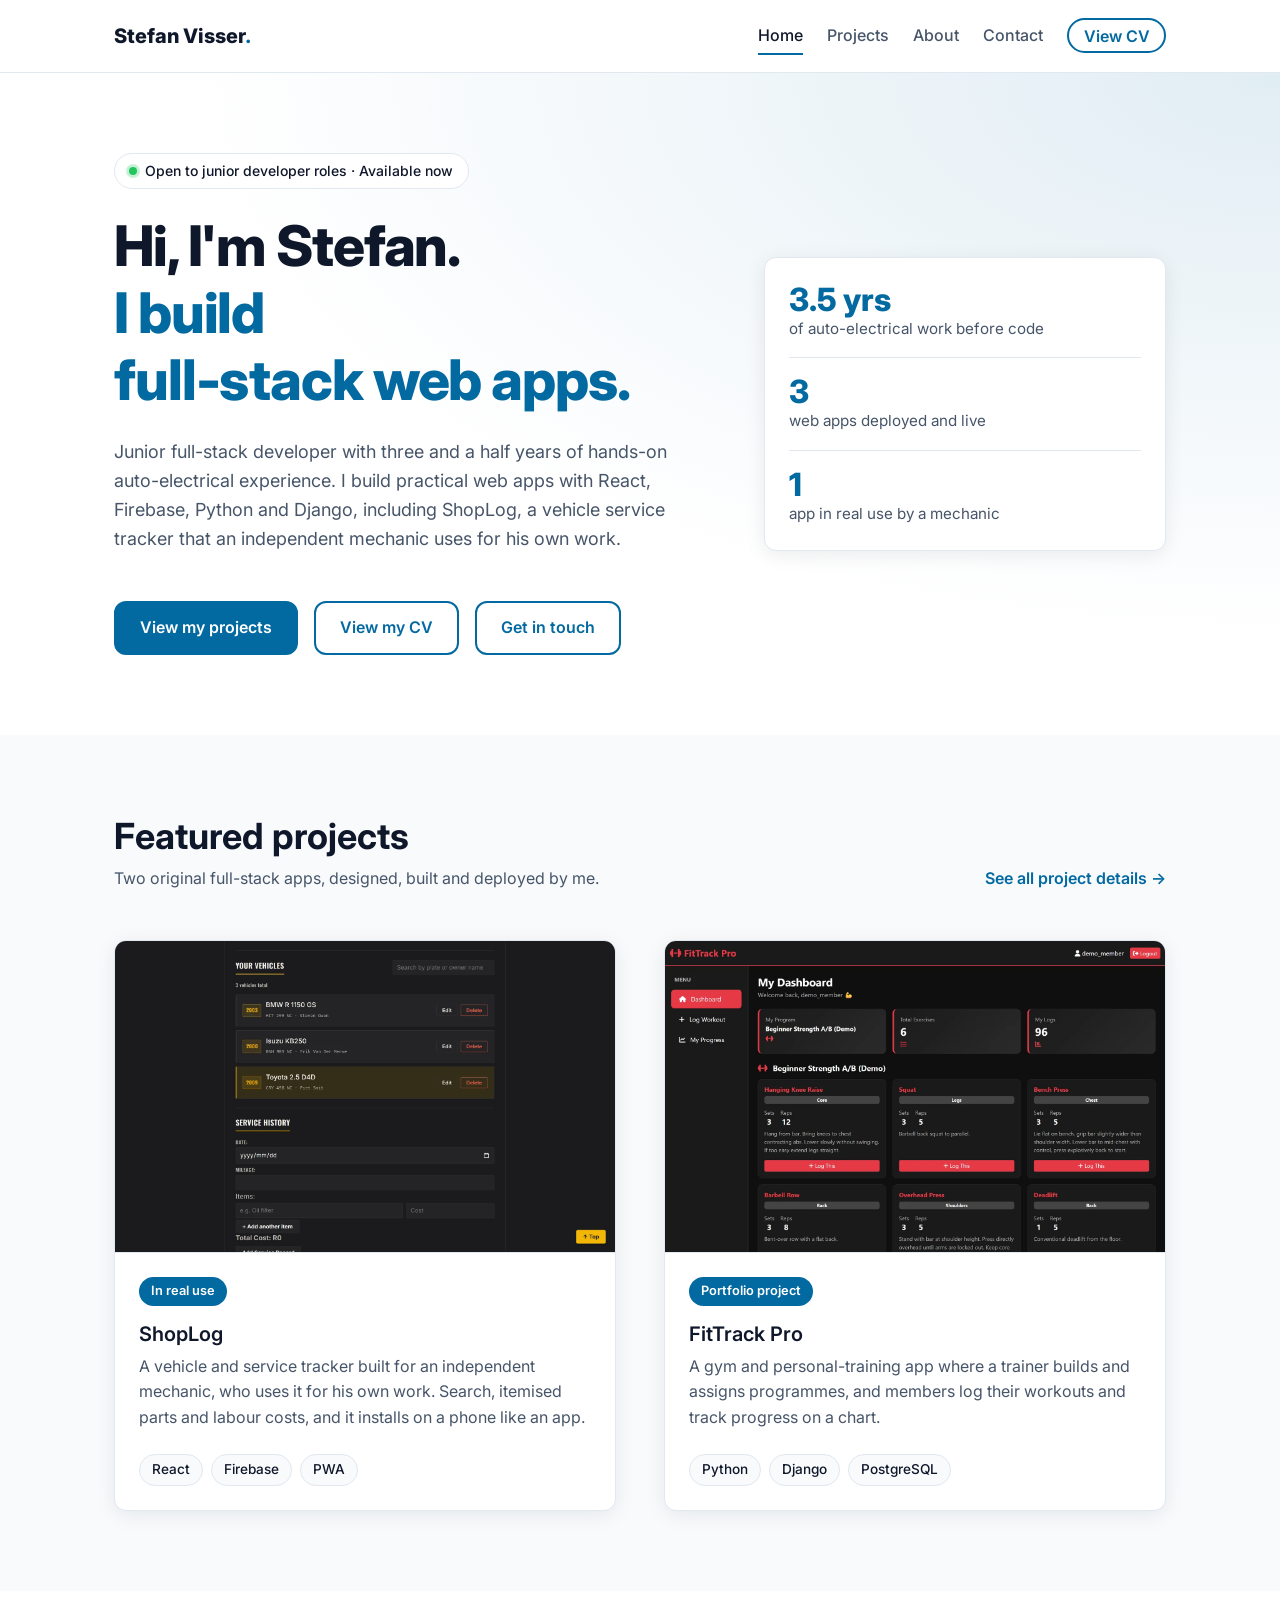
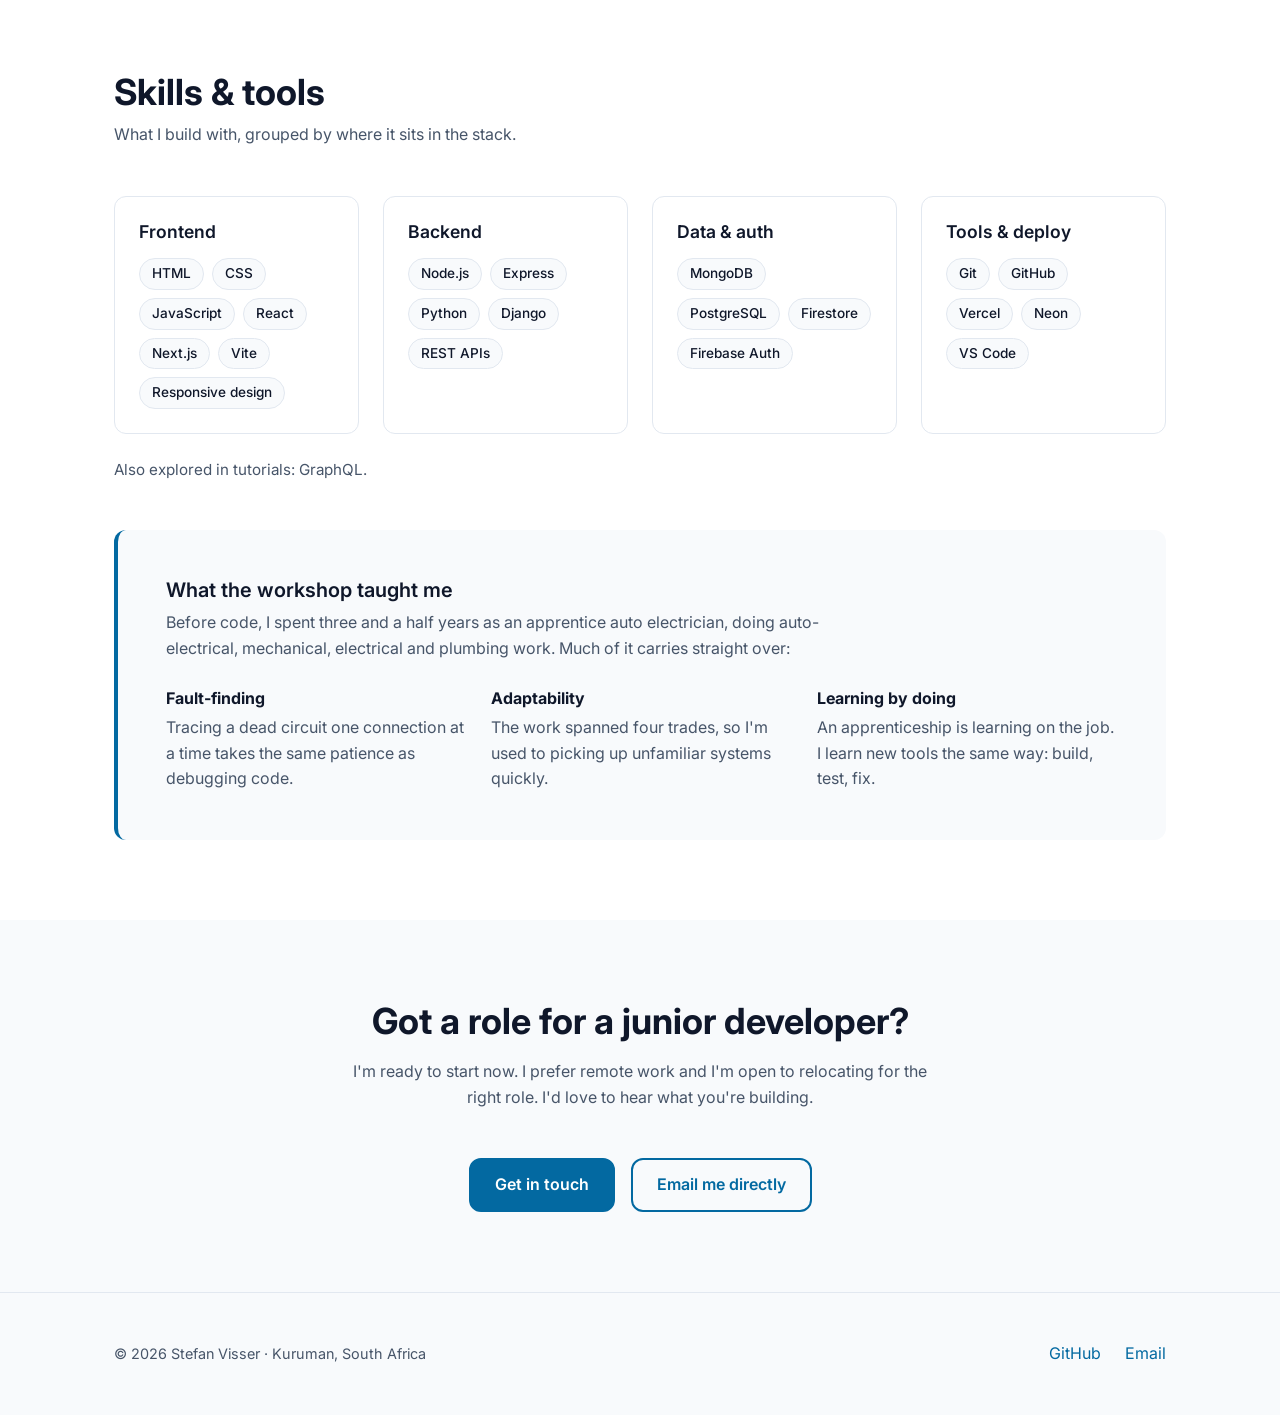
==== commit a84f78ca: "Add Next.js certificate badge and skill" ====
--- a/index.html
+++ b/index.html
@@ -174,6 +174,7 @@
               <li>CSS</li>
               <li>JavaScript</li>
               <li>React</li>
+              <li>Next.js</li>
               <li>Vite</li>
               <li>Responsive design</li>
             </ul>
@@ -212,7 +213,7 @@
           </div>
         </div>
 
-        <p class="skills-note">Also explored in tutorials: Next.js and GraphQL.</p>
+        <p class="skills-note">Also explored in tutorials: GraphQL.</p>
 
         <!-- The career-changer angle: trade skills that carry over -->
         <div class="trade-skills">
